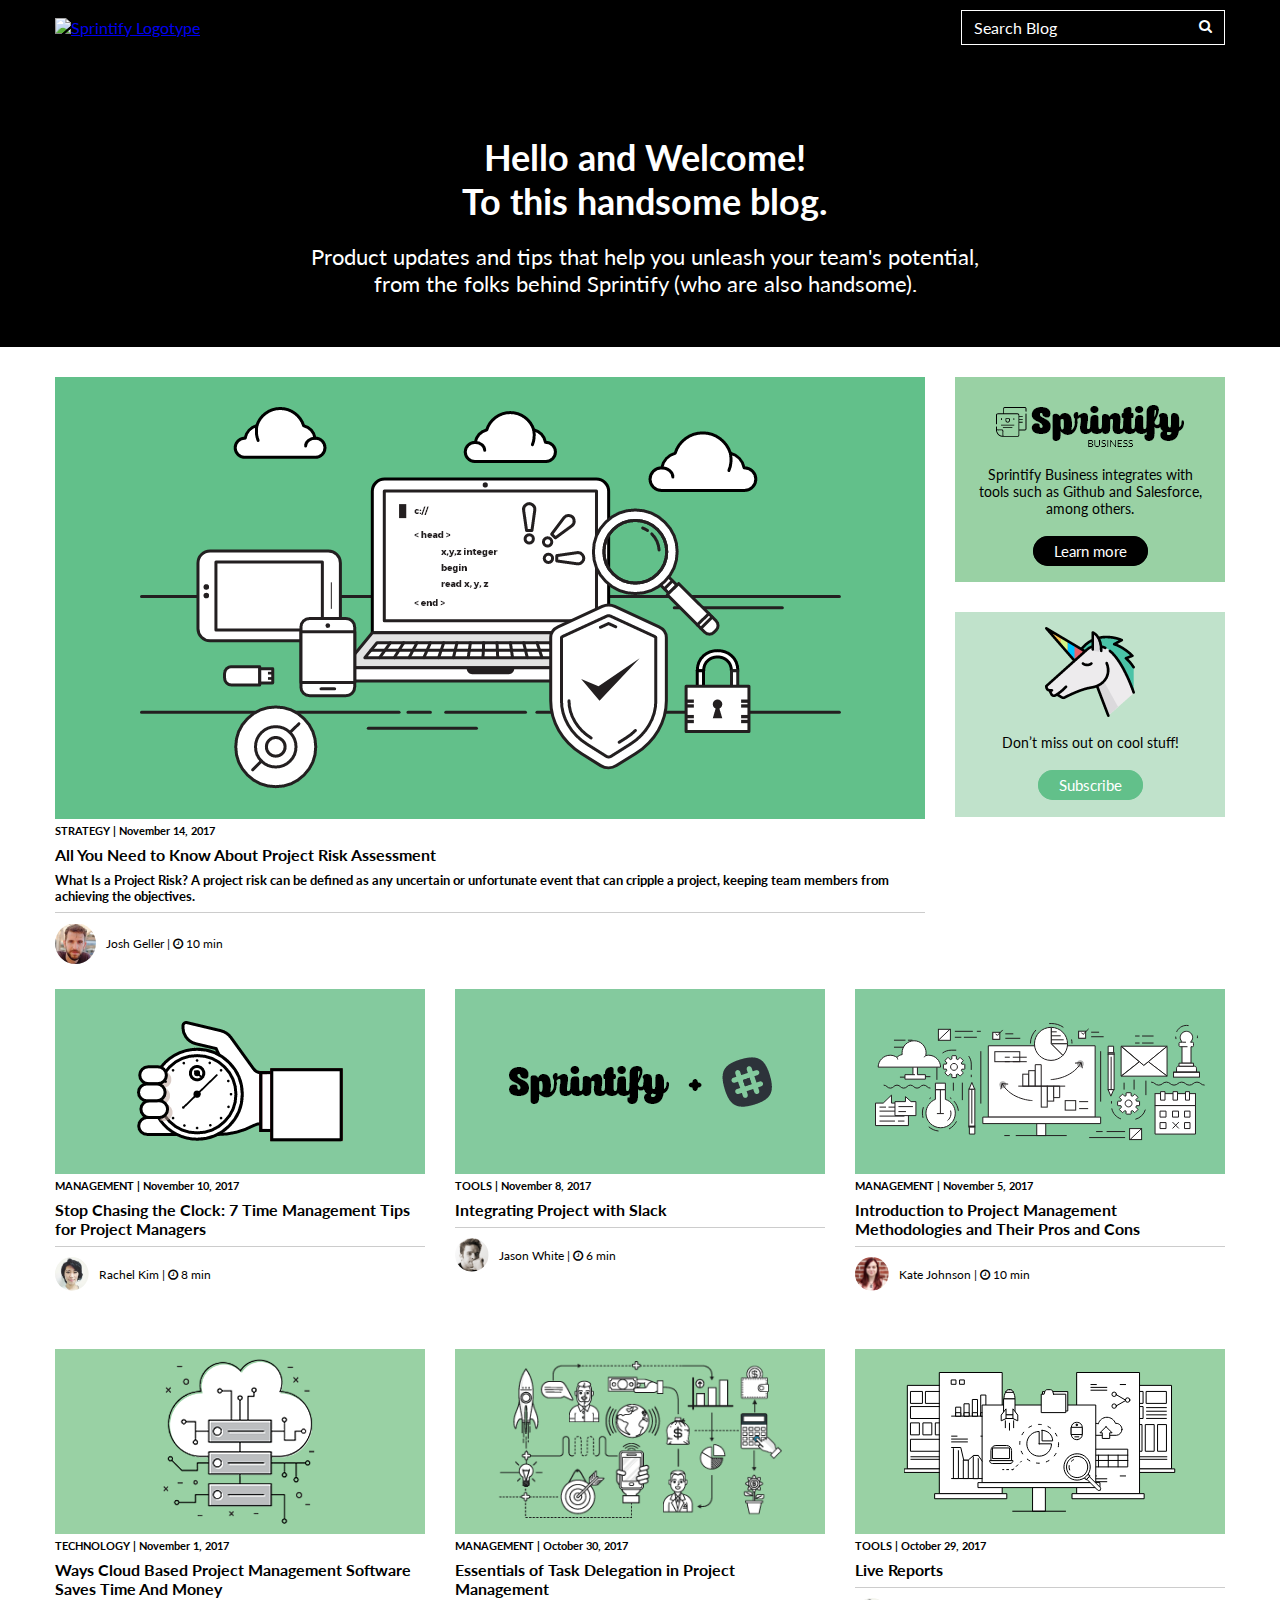
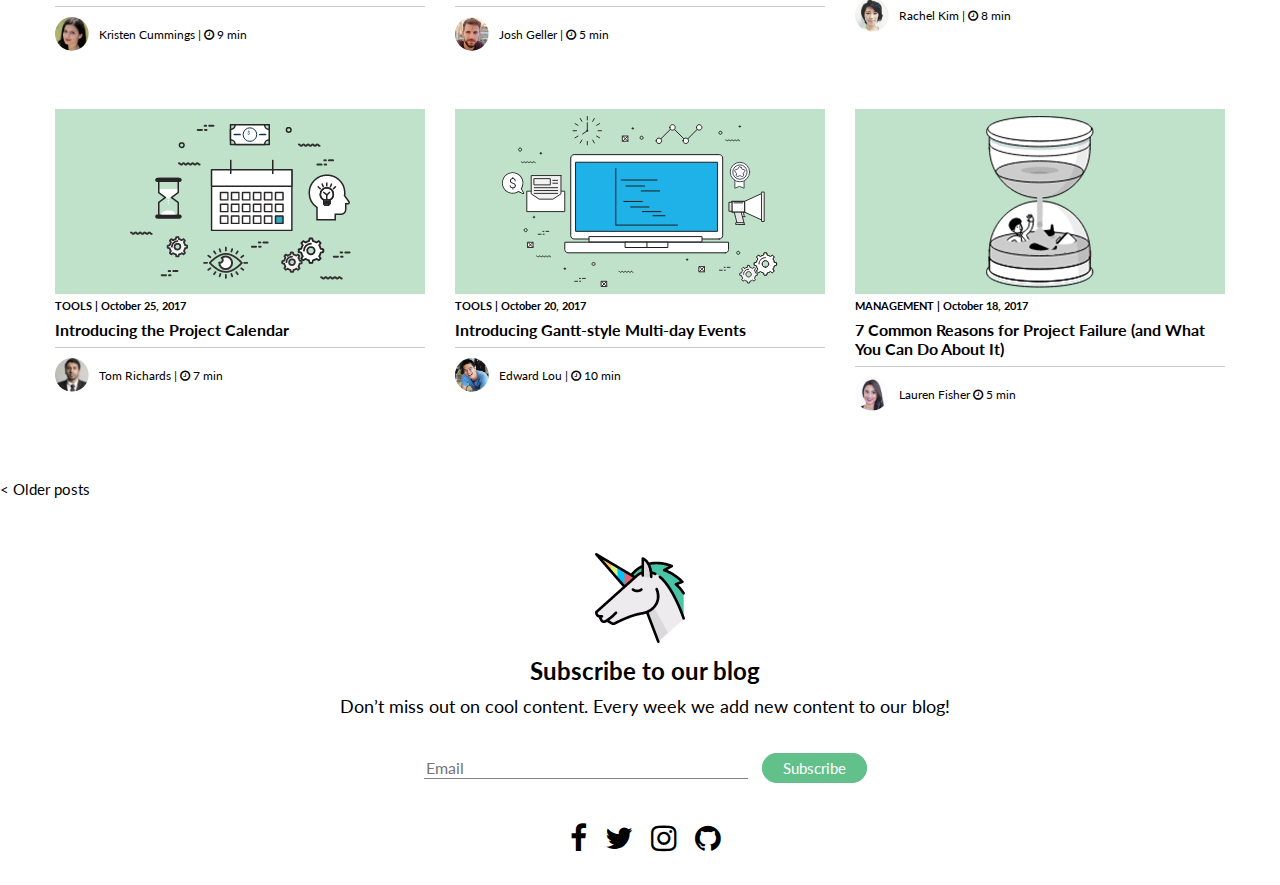
==== index.html @ aecc9d03 "First commit" ====
<!DOCTYPE html>
<html>
<head>
	<title>Sprintify - BLOG</title>
	<meta charset="utf-8"/>
	<meta name="viewport" content="width=device-width">
	<link rel="stylesheet" href="https://fonts.googleapis.com/css?family=Lato" type="text/css">
	<link rel="stylesheet" href="https://cdnjs.cloudflare.com/ajax/libs/font-awesome/4.7.0/css/font-awesome.min.css">
	<link rel="stylesheet" href="css/styles.css">
	<link rel="shortcut icon" href="favicon.ico" type="image/x-icon" />
</head>
<body>
	<header id="header" class="header menu-background">
		<div class="contenedor-menu">
			<figure class="logotipo">
				<a href="index.html"><img class="logoHome" src="images/logo.png" alt="Sprintify Logotype"/></a> 
			</figure>
			<div class="search-contenedor">
				<input type="text" value="Search Blog" id="search" name="search" class="search-input" />
				<button type="submit" class="search-button"><i class="fa fa-search"></i></button>
			</div>
		</div>
		<section id="portada" class="contenedor">
			<div class="imagen">
				<div class="cuadro">
					<p class="maintitle">Hello and Welcome! <br> To this handsome blog.</p>
					<p class="subTitle">Product updates and tips that help you unleash your team's potential, <br>from the folks behind Sprintify (who are also handsome).</p>
				</div>
			</div>
		</section>
	</header>
	<section class="articuloPrincipal">
		<a class="linkArticuloPrincipal" href="article.html">
			<article class="bookmarkPrincipal translateY">
				<div class="picContainerPrincipal">
					<img class="picturePrincipal" src="images/image1.png" alt="Risk Assessment"/>
				</div>
				<h6 class="subjectPrincipal">STRATEGY | November 14, 2017</h6>
				<h4 class="titlePrincipal">All You Need to Know About Project Risk Assessment</h4>
				<h5 class="subTitlePrincipal">What Is a Project Risk? A project risk can be defined as any uncertain or unfortunate event that can cripple a project, keeping team members from achieving the objectives.</h5>
				<hr class="linea">
				<div class="foot">
					<img class="avatarPrincipal" src="images/avatars/1_1x.png" alt="Josh Geller">
					<p class="author-date">Josh Geller | <i class="fa fa-clock-o"></i> 10 min</p>
				</div>
			</article>
		</a>
		<article class="callToAction">
			<div class="callToActionLearnMore">
				<img class="logoBlack" src="images/logoBlack.png" alt="">
				<p class="callToActionTxt">Sprintify Business integrates with tools such as Github and Salesforce, among others.</p>
				<a class="callToActionButton" href="#learnMore">Learn more</a>
			</div>
			<div class="callToActionSubscribe">
				<img class="sprintifyPet" src="images/sprintifyPet.png" alt="">
				<p class="callToActionTxt">Don’t miss out on cool stuff!</p>
				<a class="mainButton" href="#subscribe">Subscribe</a>
			</div>
		</article>	
	</section>
	<section class="articulos">
		<article class="bookmark translateY">
			<div class="picContainerFirstRow">
				<img class="picture" src="images/bookmarks/1.png" alt="Time Management Tips"/>
			</div>
			<h6 class="subject">MANAGEMENT | November 10, 2017</h6>
			<h4 class="title">Stop Chasing the Clock: 7 Time Management Tips for Project Managers</h4>
			<hr class="linea">
			<div class="foot">
				<img class="avatarPrincipal" src="images/avatars/2_1x.png" alt="Rachel Kim">
				<p class="author-date">Rachel Kim |  <i class="fa fa-clock-o"></i>  8 min</p>
			</div>
		</article>
		<article class="bookmark translateY">
			<div class="picContainerFirstRow">
				<img class="picture" src="images/bookmarks/2.png" alt="Integrating Slack"/>
			</div>
			<h6 class="subject">TOOLS | November 8, 2017</h6>
			<h4 class="title">Integrating Project with Slack</h4>
			<hr class="linea">
			<div class="foot">
				<img class="avatarPrincipal" src="images/avatars/3_1x.png" alt="Jason White">
				<p class="author-date">Jason White | <i class="fa fa-clock-o"></i> 6 min</p>
			</div>
		</article>
		<article class="bookmark translateY">
			<div class="picContainerFirstRow">
				<img class="picture" src="images/bookmarks/3.png" alt="Project Management Methodologies"/>
			</div>
			<h6 class="subject">MANAGEMENT | November 5, 2017</h6>
			<h4 class="title">Introduction to Project Management Methodologies and Their Pros and Cons</h4>
			<hr class="linea">
			<div class="foot">
				<img class="avatarPrincipal" src="images/avatars/4_1x.png" alt="Kate Johnson">
				<p class="author-date">Kate Johnson | <i class="fa fa-clock-o"></i> 10 min</p>
			</div>
		</article>
		<article class="bookmark translateY">
			<div class="picContainerSecondRow">
				<img class="picture" src="images/bookmarks/4.png" alt="Cloud Based Project Management Software"/>
			</div>
			
			<h6 class="subject">TECHNOLOGY | November 1, 2017</h6>
			<h4 class="title">Ways Cloud Based Project Management Software Saves Time And Money</h4>
			<hr class="linea">
			<div class="foot">
				<img class="avatarPrincipal" src="images/avatars/5_1x.png" alt="Kristen Cummings">
				<p class="author-date">Kristen Cummings | <i class="fa fa-clock-o"></i> 9 min</p>
			</div>
		</article>
		<article class="bookmark translateY">
			<div class="picContainerSecondRow">
				<img class="picture" src="images/bookmarks/5.png" alt="Essentials of Task Delegation"/>
			</div>
			<h6 class="subject">MANAGEMENT | October 30, 2017</h6>
			<h4 class="title">Essentials of Task Delegation in Project Management</h4>
			<hr class="linea">
			<div class="foot">
				<img class="avatarPrincipal" src="images/avatars/6_1x.png" alt="Josh Geller">
				<p class="author-date">Josh Geller | <i class="fa fa-clock-o"></i> 5 min</p>
			</div>
		</article>
		<article class="bookmark translateY">
			<div class="picContainerSecondRow">
				<img class="picture" src="images/bookmarks/6.png" alt="Live Reports"/>
			</div>
			<h6 class="subject">TOOLS | October 29, 2017</h6>
			<h4 class="title">Live Reports</h4>
			<hr class="linea">
			<div class="foot">
				<img class="avatarPrincipal" src="images/avatars/2_1x.png" alt="Rachel Kim">
				<p class="author-date">Rachel Kim | <i class="fa fa-clock-o"></i> 8 min</p>
			</div>
		</article>
		<article class="bookmark translateY">
			<div class="picContainerThirdRow">
				<img class="picture" src="images/bookmarks/7.png" alt="Project Calendar"/>
			</div>
			<h6 class="subject">TOOLS | October 25, 2017</h6>
			<h4 class="title">Introducing the Project Calendar</h4>
			<hr class="linea">
			<div class="foot">
				<img class="avatarPrincipal" src="images/avatars/8_1x.png" alt="Tom Richards">
				<p class="author-date">Tom Richards | <i class="fa fa-clock-o"></i> 7 min</p>
			</div>
		</article>
		<article class="bookmark translateY">
			<div class="picContainerThirdRow">
				<img class="picture" src="images/bookmarks/8.png" alt="Gantt-style Multi-day Events"/>
			</div>
			<h6 class="subject">TOOLS | October 20, 2017</h6>
			<h4 class="title">Introducing Gantt-style Multi-day Events</h4>
			<hr class="linea">
			<div class="foot">
				<img class="avatarPrincipal" src="images/avatars/9_1x.png" alt="Edward Lou">
				<p class="author-date">Edward Lou | <i class="fa fa-clock-o"></i> 10 min</p>
			</div>
		</article>
		<article class="bookmark translateY">
			<div class="picContainerThirdRow">
				<img class="picture" src="images/bookmarks/9.png" alt="Project Failure"/>
			</div>
			<h6 class="subject">MANAGEMENT | October 18, 2017</h6>
			<h4 class="title">7 Common Reasons for Project Failure (and What You Can Do About It)</h4>
			<hr class="linea">
			<div class="foot">
				<img class="avatarPrincipal" src="images/avatars/10_1x.png" alt="Lauren Fisher">
				<p class="author-date">Lauren Fisher  <i class="fa fa-clock-o"></i> 5 min</p>
			</div>
		</article>
		
	</section>
	<div class="paginador">
			<a class="button" href="#login">< Older posts</a>
		</div>
	<footer>
		<div class="callToActionFooter">
			<div class="callToActionFooterContenedor">
				<img class="sprintifyPetFooter" src="images/sprintifyPet.png" alt="">
				<p class="callToActionMaintitle">Subscribe to our blog</p>
				<p class="callToActionSubTitle">Don’t miss out on cool content. Every week we add new content to our blog!</p>
				<form class="formSubscribeToBlog" autocomplete="off">
        			<input type="email" id="email" name="email" required placeholder="Email" pattern="[a-z0-9._%+-]+@[a-z0-9.-]+\.[a-z]{2,63}$" title="Please provide only a Best Startup Ever corporate email address">
        			<a type="submit" class="mainButton" href="#subscribe">Subscribe</a>
        		</form>
			</div>
		</div>

		<div class="socialMediaContenedor">
			<a class="socialMediaIcon facebook" href="https://facebook.com" target="_blank" aria-label="facebook"><i class="fa fa-facebook"></i></a>
			<a class="socialMediaIcon" href="https://twitter.com" target="_blank" aria-label="twitter"><i class="fa fa-twitter"></i></a>
			<a class="socialMediaIcon" href="https://instagram.com" target="_blank" aria-label="instagram"><i class="fa fa-instagram"></i></a>
			<a class="socialMediaIcon" href="https://github.com" target="_blank" aria-label="github"><i class="fa fa-github"></i></a>
		</div>
	</footer>
</body>
</html>
---- css/styles.css ----
body {
	font-family: 'Lato', sans-serif; 
	margin: 0;
}



.menu-background {
	background-color: black;
	background-size: cover;
}

.header	{
	
}

.contenedor-menu {
	width: 1170px;
	position: relative;
	margin: auto;
	display: flex;
	flex-direction: row;
	flex-wrap: wrap;
	justify-content: space-between;
	align-items: center;
}

.logotipo {
	margin-left: 0px;
}

.logoHome:hover {
	cursor: pointer;
}

.search-contenedor {
	margin-top: 10px;
	margin-bottom: 10px;
	display: flex;
	justify-content: flex-end;
	height: 35px;
}

.search-input {
	border: 1px solid grey;
	border-radius: 0px;
	background-color: none;
	color: black;
	padding: 8px 12px;
}

.search-button {
	border-radius: 0px;
	border: 1px solid white;
	border-left-width: 0px;
	background: black;
	padding: 8px 12px;
	cursor: pointer;
	font-size: 14px;
	text-decoration: none;
	display: flex;
	height: 35px;
}

/*.search-button:hover {
    background: orange;
}*/

.fa,.fa-search {
	color: white;
}




.articuloPrincipal {
	width: 1170px;
	margin: 10px auto 10px auto;
	position: relative;
	display: flex;
	flex-direction: row;
	flex-wrap: wrap;
	justify-content: flex-start;
}

.linkArticuloPrincipal {
	text-decoration: none;
	color: black;
}

.bookmarkPrincipal {
	width: 870px;
	height: auto;
	margin-bottom: 10px;
	cursor: pointer;
}

.bookmarkPrincipal:hover {
	cursor: pointer;
	transform: translateY(-0.3em);
	box-shadow: 0 5px 15px rgba(0,0,0,0.3);
}

.translateY {
  transform: translateY(1);
  transition: transform 0.5s ease;
}

.picContainerPrincipal {
	background-color: #62C08A;
	background-position: center;
	width: auto;
	height: auto;
	padding-top: 30px;
	padding-bottom: 30px;
    text-align: center;
    display: flex;
    align-items: center;
    justify-content: center;
}

.picturePrincipal {
	width: auto;
}

.subjectPrincipal {
	margin-top: 5px;
	margin-bottom: 8px;
}

.titlePrincipal {
	margin-top: 5px;
	margin-bottom: 8px;
}

.subTitlePrincipal {
	margin-top: 5px;
	margin-bottom: 8px;
}




input[type="text"] {
	border: none;
	border-bottom: 1px solid grey;
    background-color: white;
	max-width: 320px;
    border-radius: 0;
    margin-right: 20px;
    width: 100%;
    font-family: 'Lato', sans-serif; 
    font-size: 16px;
    color: grey;
}

#search {
	background-color: black;
	border: 1px solid white;
	border-right: none;
	color: white;
	margin-right: 0px;
}


input[type="email"] {
	border: none;
	border-bottom: 1px solid grey;
    background-color: white;
	max-width: 320px;
    border-radius: 0;
    margin: 10px;
    width: 100%;
    font-family: 'Lato', sans-serif; 
    font-size: 16px;
    color: grey;
}

input[type="email"]:focus {
	outline: none;
}
       

label {
	opacity: 0.3;
	font-weight: bold;
	position: absolute;
	top: 22px;
	left: 20px;
}






.bookmark {
	width: 370px;
	height: 350px;
	margin-bottom: 10px;
	cursor: pointer;
}

.bookmark:hover {
	cursor: pointer;
	transform: translateY(-0.3em);
	box-shadow: 0 5px 15px rgba(0,0,0,0.3);
}

.contenedor{;
	width: auto;
	margin: 30px auto 30px auto;
	position: relative;
}

.contenedorMainArticle{;
	width: auto;
	margin: 5px auto 20px auto;
	position: relative;
}

.portadaMainArticle {
	background-color: #62C08A;
	background-position: center;
	width: auto;
	height: auto;
	padding-top: 30px;
	padding-bottom: 30px;
    flex-direction: column;
    text-align: center;
}



.picContainerFirstRow {
	background-color: #84CA9E;
	background-position: center;
	width: 370px;
	height: 185px;
    text-align: center;
    display: flex;
    align-items: center;
    justify-content: center;
}

.picContainerSecondRow {
	background-color: #99D1A4;
	background-position: center;
	width: 370px;
	height: 185px;
    text-align: center;
    display: flex;
    align-items: center;
    justify-content: center;
}

.picContainerThirdRow {
	background-color: #C0E2CB;
	background-position: center;
	width: 370px;
	height: 185px;
    flex-direction: column;
    text-align: center;
    display: flex;
    align-items: center;
    justify-content: center;
}

.imgContenedorMainArticle {
	background-color: white;	
	background-position: center;
	width: auto;
	height: auto;
	padding-top: 30px;
	padding-bottom: 30px;
	display: flex;
    flex-direction: column;
    text-align: center;
    align-items: center;
}

.imgMainArticle {
	width: auto;
}

.contenedor-nav {
	/*border: 1px solid red;*/
	display: flex;
	flex-direction: row;c
	flex-wrap: wrap;
	align-items: center;
}



.cuadro {
	width: auto;
	height: auto;
	padding-top: 40px;
	padding-bottom: 40px;
	display: flex;
	flex-direction: column;
	text-align: center;
	/*border: 1px solid red;*/
}

.imagen {
	background-color: black;
	background-position: center;
	width: auto;
	height: auto;

}

.button:hover {
    background: white;
	color: #62C08A;
}

.button {
	border: none;
	background: white;
	color: black;
	padding: 5px 10px;
	margin-left: 10px;
	cursor: pointer;
	font-size: 15px;
	text-decoration: none;
	right: 0;
}

.buttonReturn:hover {
    background: white;
	color: blue;
}

.buttonReturn {
	border: none;
	background: white;
	color: black;
	padding: 5px 10px;
	margin-left: 10px;
	cursor: pointer;
	font-size: 15px;
	text-decoration: none;
	right: 0;
}

.mainArticle {
	width: 1170px;
	margin: 10px auto 10px auto;
	position: relative;
	display: flex;
	flex-direction: column;
	align-items: center;
}

.contenedorTextoMainArticle {
	width: 1170px;
	margin: 10px auto 10px auto;
	position: relative;
}

.mainArticleP {
	font-size: 14px;
}

.mainArticleList {
	font-size: 14px;
}



.articulos {
	width: 1170px;
	margin: 10px auto 10px auto;
	position: relative;
	display: flex;
	flex-direction: row;
	flex-wrap: wrap;
	justify-content: space-between;
}

.author-date {
	font-size: 12px;
	margin-left: 10px;
	margin-top: 5px;
	margin-bottom: 5px;
}

.avatarPrincipal {
	margin-top: 5px;
	margin-bottom: 5px;
}


.callToAction {
	width: 270px;
	height: auto;
	margin-left: 30px;
}

.callToActionLearnMore {
	width: 270px;
	height: 205px;
	background-color: #99D1A4;
    flex-direction: column;
    text-align: center;
}

.callToActionTxt {
	color:black;
	font-size: 14px;
	padding: 0px 20px 10px 20px;
}

.callToActionButton {
	border-radius: 15px;
	border: 1px solid black;
	background: black;
	color: white;
	padding: 5px 20px;
	cursor: pointer;
	font-size: 15px;
	text-decoration: none;
	right: 0;
}

.mainButton {
	border-radius: 15px;
	border: 1px solid #62C08A;
	background: #62C08A;
	color: white;
	padding: 5px 20px;
	cursor: pointer;
	font-size: 15px;
	text-decoration: none;
	right: 0;
}

.callToActionButton:hover {
	border-radius: 15px;
	border: 1px solid black;
	background: none;
	color: black;
	padding: 5px 20px;
	cursor: pointer;
	font-size: 15px;
	text-decoration: none;
	right: 0;
}

.mainButton:hover {
	border-radius: 15px;
	border: 1px solid #62C08A;
	background: none;
	color: #62C08A;
	padding: 5px 20px;
	cursor: pointer;
	font-size: 15px;
	text-decoration: none;
	right: 0;
}

.callToActionButtonForm {
	border-radius: 15px;
	border: none;
	background: #4AC3A7;
	color: white;
	padding: 5px 20px;
	margin-left: 20px;
	cursor: pointer;
	font-size: 15px;
	text-decoration: none;
	right: 0;
}

.callToActionButtoForm:hover {
	border-radius: 15px;
	border: none;
	background: orange;
	color: white;
	padding: 5px 20px;
	cursor: pointer;
	font-size: 15px;
	text-decoration: none;
	right: 0;
}

.callToActionSubscribe {
	width: 270px;
	height: 205px;
	background-color: #C0E2CB;
	margin-top: 30px;
	flex-direction: column;
    text-align: center;
}

.callToActionFooter {
	width: auto;
	height: auto;
	padding: 0px;
	/*border: 1px solid red;*/
}

.callToActionFooterContenedor {
	background-color: white;
	width: auto;
	height: auto;
	flex-direction: column;
	text-align: center;
	align-items: center;
	justify-content: center;
	padding: 0px;
	margin: 0px;
}

.callToActionMaintitle {
	color:black;
	font-size: 24px;
	font-weight: bold;
	margin-left: 10px;
	margin-top: 10px;
	margin-bottom: 10px;
}

.callToActionSubTitle {
	color:black;
	font-size: 18px;
	margin-left: 10px;
	margin-top: 10px;
	margin-bottom: 30px;
}



.fa-clock-o {
	color: black;
}	

.fa-facebook, .fa-twitter, .fa-instagram, .fa-github, .fa-linkedin {
	color: black;
}

.fa-facebook:hover {
	color: #62C08A;
}

.fa-twitter:hover {
	color: #62C08A;
}

.fa-instagram:hover {
	color: #62C08A;
}

.fa-github:hover {
	color: #62C08A;
}

.fa-linkedin:hover {
	color: #62C08A;
}

.foot {
	margin-top: 2px;
	display: flex;
	flex-direction: row;
	flex-wrap: wrap;
	justify-content: flex-start;
	align-items: center;
}

.footMainArticle {
	margin-top: 2px;
	display: flex;
	flex-direction: row;
	flex-wrap: wrap;
	justify-content: space-between;
	align-items: center;
}

.socialMediaContenedorMainArticle {
	font-size: 30px;
	align-items: center;
	margin-top: 30px;
	flex-direction: row;
	text-align: center;
}

footer {
	margin-top: 30px;
	margin-bottom: 30px;
	width: auto;
	height: auto;
}





.logoBlack {
	width: auto;
	height: auto;
	padding-top: 20px;
}

.linea {
	margin-top: 5px;
	margin-bottom: 5px;
	border: 0;
    height: 0;
    border-top: 1px solid rgba(0, 0, 0, 0.2);
}



.maintitle {
	color:white;
	font-size: 36px;
	font-weight: bold;
	margin-left: 10px;
	margin-top: 10px;
	margin-bottom: 10px;
}

.maintitlelinea {
	margin: 5px 8px 5px 8px;
	border: 0;
    height: 0;
    border-top: 1px solid rgba(0, 0, 0, 0.2);
    /*border-bottom: 1px solid rgba(255, 255, 255, 0.8);*/
}

.maintitlefoot {
	margin-top: 2px 10px 2px 10px;
	/*border: 1px solid red;*/
	display: flex;
	justify-content: space-between;
}

.maintitle-author-date {
	margin: 10px 5px 10px 5px;
}

.menu {
	font-size: 15px;
	display: inline-block;
	/*position: absolute;*/
	/*padding-top: 17px;*/
}

.menu a {
	color: white;
	text-decoration: none;
}

.menu li {
	display: inline-block;
	margin-left: 10px;
}

.menu li:not(:last-child):after{
	content: '|';
	font-size: 15px;
	line-height: 15px;
	margin-left: 10px;
	color: white; /*Si no le pusiera nada, heredaría el color del a*/
}

.menu li a:hover {
    color: orange;
}



.paginador .button {
	width: 1170px;
	margin: 0px;
	padding: 0px;
	position: relative;
}



.paginador .buttonReturn {
	width: 1170px;
	margin-top: 10px;
	margin-bottom: 10px;
	padding: 0px;
	display: flex;
	flex-direction: row;
	justify-content: flex-start;
	font-size: 15px;
}

.paginador .buttonReturn:hover {
	color: #62C08A;
}

.comments {
	width: auto;
	height: auto;
	display: flex;
	flex-direction: column;
	justify-content: center;
	align-items: center;
}

.commentsContenedor {
	width: 800px;
	height: auto;
	display: flex;
	flex-direction: column;
	justify-content: flex-start;
}

.commentsTitle {
	font-size: 24px;
	font-weight: bold;
	margin-bottom: 20px;
}

textarea {
	width: 780px;
	height: auto;
	border: 1px solid grey;
	background-color: white;
	margin-bottom: 20px;
	font-family: 'Lato', sans-serif; 
	padding: 10px;
}

.commentsForm {
	flex-direction: column;
	align-items: center;
}

.emailAndSubmit {
	width: 800;
	height: auto;
	display: flex;
	align-items: center;
	flex-direction: row;
	justify-content: space-between;
}

.socialMediaContenedor {
	margin-top: 30px;
	flex-direction: row;
	align-items: center;
	text-align: center;
	font-size: 30px;
}

.socialMediaIcon{
	margin-left: 10px;
}	

.sprintifyPet {
	width: 90px;	
	height: 90px;
	padding-top: 15px;
}

.sprintifyPetFooter {
	width: 90px;
	height: 90px;
	padding-top: 25px;
}

.subTitle {
	color:white;
	font-size: 22px;
	margin-left: 10px;
	margin-top: 10px;
	margin-bottom: 10px;
}



.picture {
	width: auto;
}

.portada {
	color: white;
	/*border: 1px solid blue;*/
}





.subject {
	margin-top: 5px;
	margin-bottom: 8px;
}

.titulo {
	color: white;
	font-size: 50px;
	margin-top: 10px;
	margin-left: 10px;
	position: absolute;
	top: 320px;
}



.title {
	margin-top: 5px;
	margin-bottom: 8px;
}



@media screen and (max-width: 800px) {

	.logotipo {
		margin-left: 20px;
	}

	.contenedor-menu {
		width: auto;
		margin-left: 10px;
		margin-right: 10px;
		display: flex;
		flex-direction: row;
		align-items: center;
	}

	.search-contenedor {
		margin: 10px 20px 10px 20px;
		display: flex;
		justify-content: flex-end;
		height: 35px;
	}

	.articuloPrincipal {
		width: auto;
		display: flex;
		align-items: center;
		justify-content: center;
	}

	.bookmarkPrincipal {
		width: auto;
		height: auto;
		padding: 10px;
		margin-bottom: 10px;
		cursor: pointer;
	}

	.callToAction {
		width: auto;
		height: auto;
		margin-left: 10px;
		margin-right: 10px;
		margin-bottom: 30px;
		display: flex;
		flex-direction: row;
		justify-content: center;
		align-items: center;
	}

	.callToActionSubscribe {
		margin-top: 0px;
		margin-left: 30px;
	}

	.articulos {
		width: auto;
		margin: 10px;
		position: relative;
		display: flex;
		flex-direction: row;
		flex-wrap: wrap;
		justify-content: space-between;
		align-items: center;
	}

	.articulos:last-child {
		justify-content: center;
	}

	.comments {
		width: auto;
		height: auto;
		padding: 30px;
    	margin-bottom: 30px;
		display: flex;
		flex-direction: column;
		justify-content: center;
		align-items: center;
	}

	.commentsContenedor {
		width: auto;
		height: auto;
		padding: 30px;
    	margin-bottom: 30px;
		display: flex;
		flex-direction: column;
		justify-content: flex-start;
	}


	.mainArticle {
		width: auto;
		margin: 10px 20px 10px 20px;
		position: relative;
		display: flex;
		flex-direction: column;
		align-items: center;
	}

	.contenedorTextoMainArticle {
		width: auto;
		margin: 10px 20px 10px 20px;
		position: relative;
	}

	.imgMainArticle {
		width: 300px;
	}

	

	textarea {
		width: 680px;
		height: auto;
		border: 1px solid grey;
		background-color: white;
		margin-bottom: 20px;
		font-family: 'Lato', sans-serif; 
		padding: 10px;
	}

	.paginador .button {
		width: 800px;
		display: flex;
		align-items: center;
		justify-content: center;
	}

	}

@media screen and (max-width: 760px) {

	.logotipo {
	margin-left: 20px;
	}

	.articuloPrincipal {
		width: auto;
		display: flex;
		align-items: center;
		justify-content: center;
	}

	.bookmarkPrincipal {
		width: auto;
		height: auto;
		padding: 10px;
		margin-bottom: 10px;
		cursor: pointer;
	}

	.callToAction {
		width: auto;
		height: auto;
		margin-left: 10px;
		margin-right: 10px;
		margin-bottom: 30px;
		display: flex;
		flex-direction: row;
		justify-content: center;
		align-items: center;
	}

	.callToActionSubscribe {
		margin-top: 0px;
		margin-left: 30px;
	}

	.articulos {
		width: auto;
		margin: 10px;
		position: relative;
		display: flex;
		flex-direction: column;
		justify-content: center;
		align-items: center;
	}

	.mainArticle {
		width: auto;
		margin: 10px 20px 10px 20px;
		position: relative;
		display: flex;
		flex-direction: column;
		align-items: center;
	}

	.contenedorTextoMainArticle {
		width: auto;
		margin: 10px 20px 10px 20px;
		position: relative;
	}

	.comments {
		width: auto;
		height: auto;
		padding: 30px;
    	margin-bottom: 30px;
		display: flex;
		flex-direction: column;
		justify-content: center;
		align-items: center;
	}

	.commentsContenedor {
		width: auto;
		height: auto;
		padding: 30px;
    	margin-bottom: 30px;
		display: flex;
		flex-direction: column;
		justify-content: flex-start;
	}

	textarea {
		width: 680px;
		height: auto;
		border: 1px solid grey;
		background-color: white;
		margin-bottom: 20px;
		font-family: 'Lato', sans-serif; 
		padding: 10px;
	}
	
	.paginador .button {
		width: 700px;
		display: flex;
		align-items: center;
		justify-content: center;
	}

	}

@media screen and (max-width: 670px) {

	.logotipo {
	margin-left: 20px;
	}

	textarea {
		width: 380px;
		height: auto;
		border: 1px solid grey;
		background-color: white;
		margin-bottom: 20px;
		margin-right: 10px;
		font-family: 'Lato', sans-serif; 
		padding: 10px;
	}	

	input#emailForm {
		margin-left: 0px;
		margin-top: 15px;
		margin-bottom: 20px;
	}

	input#email {
		margin-left: 0px;
		margin-top: 15px;
		margin-bottom: 20px;
	}

	.mainArticle {
		width: auto;
		margin: 10px 20px 10px 20px;
		position: relative;
		display: flex;
		flex-direction: column;
		align-items: center;
	}

	.contenedorTextoMainArticle {
		width: 400px;
		margin: 10px 20px 10px 20px;
		position: relative;
	}

	.comments {
		width: 400;
		height: auto;
		padding: 30px;
		margin-left: 30px;
		margin-right: 30px;
    	margin-bottom: 30px;
		display: flex;
		flex-direction: column;
		justify-content: center;
		align-items: center;
	}

	.commentsContenedor {
		width: 400px;
		height: auto;
		padding: 30px;
    	margin-bottom: 30px;
		display: flex;
		flex-direction: column;
		justify-content: flex-start;
	}

	.articuloPrincipal {
		width: auto;
	}

	.articulos {
		flex-direction: column;
		justify-content: center;
		align-items: center;
	}



	.bookmarkPrincipal {
		width: 400px;
	}

	.callToAction {
		width: 270px;
		height: auto;
		margin-left: auto;
		margin-right: auto;
		margin-bottom: 30px;
		flex-direction: column;
	    align-items: center;
	    text-align: center;
	}

	.callToActionLearnMore {
		width: 270px;
		height: 205px;
		background-color: #99D1A4;
	    flex-direction: column;
	    align-items: center;
	    text-align: center;
	}

	.callToActionSubscribe {
		margin-top: 30px;
		margin-left: 0px;
	}

	.contenedor-menu {
		width: auto;
		margin-left: 10px;
		margin-right: 10px;
		display: flex;
		flex-direction: column;
		align-items: center;
	}

	.picturePrincipal {
		width: 500px;
	}

	.subTitlePrincipal {
		width: 400px;
		margin-top: 5px;
		margin-bottom: 8px;
		padding: 0px 10px 0px 10px;
	}

	.subjectPrincipal {
		width: 400px;
		margin-top: 5px;
		margin-bottom: 8px;
		padding: 0px 10px 0px 10px;
	}

	.titlePrincipal {
		width: 400px;
		margin-top: 5px;
		margin-bottom: 8px;
		padding: 0px 10px 0px 10px;
	}

	.mainArticleP {
		font-size: 14px;
		padding: 0px 10px 0px 10px;
	}

	.mainArticleList {
		font-size: 14px;
		padding-right: 20px;
	}

	.footMainArticle {
		margin-top: 2px;
		padding: 0px 10px 0px 10px;
		display: flex;
		flex-direction: row;
		flex-wrap: wrap;
		justify-content: space-between;
		align-items: center;
	}

	.foot{
		margin-top: 2px;
		padding: 0px 10px 0px 10px;
	}

	.socialMediaIcon.facebook {
		margin-left: 0px;
	}


	.paginador .buttonReturn {
		width: 400px;
		margin-top: 10px;
		margin-bottom: 10px;
		padding: 0px;
		display: flex;
		flex-direction: row;
		justify-content: flex-start;
		font-size: 15px;
	}

	.callToActionMaintitle {
		width: auto;
		color:black;
		font-size: 24px;
		font-weight: bold;
		margin-left: 10px;
		margin-top: 10px;
		margin-bottom: 10px;
	}

	.callToActionSubTitle {
		width: auto;
		color:black;
		font-size: 18px;
		margin-left: 10px;
		margin-top: 10px;
		margin-bottom: 30px;
	}

	.formSubscribeToBlog{
		display: flex;
		flex-direction: column;
		justify-content: center;
		align-items: center;
	}

}

@media screen and (max-width: 500px) {

	.logotipo {
	margin-left: 20px;
	}

	textarea {
		width: 380px;
		height: auto;
		border: 1px solid grey;
		background-color: white;
		margin-bottom: 20px;
		margin-right: 10px;
		font-family: 'Lato', sans-serif; 
		padding: 10px;
	}	

	input#emailForm {
		margin-left: 0px;
		margin-top: 15px;
		margin-bottom: 20px;
	}

	input#email {
		margin-left: 0px;
		margin-top: 15px;
		margin-bottom: 20px;
	}

	.mainArticle {
		width: auto;
		margin: 10px 20px 10px 20px;
		position: relative;
		display: flex;
		flex-direction: column;
		align-items: center;
	}

	.contenedorTextoMainArticle {
		width: 400px;
		margin: 10px 20px 10px 20px;
		position: relative;
	}

	.comments {
		width: 400;
		height: auto;
		padding: 30px;
		margin-left: 30px;
		margin-right: 30px;
    	margin-bottom: 30px;
		display: flex;
		flex-direction: column;
		justify-content: center;
		align-items: center;
	}

	.commentsContenedor {
		width: 400px;
		height: auto;
		padding: 30px;
    	margin-bottom: 30px;
		display: flex;
		flex-direction: column;
		justify-content: flex-start;
	}

	.articuloPrincipal {
		width: auto;
	}

	.articulos {
		flex-direction: column;
		justify-content: center;
		align-items: center;
	}



	.bookmarkPrincipal {
		width: 400px;
	}

	.callToAction {
		width: 270px;
		height: auto;
		margin-left: auto;
		margin-right: auto;
		margin-bottom: 30px;
		flex-direction: column;
	    align-items: center;
	    text-align: center;
	}

	.callToActionLearnMore {
		width: 270px;
		height: 205px;
		background-color: #99D1A4;
	    flex-direction: column;
	    align-items: center;
	    text-align: center;
	}

	.callToActionSubscribe {
		margin-top: 30px;
		margin-left: 0px;
	}

	.contenedor-menu {
		width: auto;
		margin-left: 10px;
		margin-right: 10px;
		display: flex;
		flex-direction: column;
		align-items: center;
	}

	.picturePrincipal {
		width: 500px;
	}

	.subTitlePrincipal {
		width: 400px;
		margin-top: 5px;
		margin-bottom: 8px;
		padding: 0px 10px 0px 10px;
	}

	.subjectPrincipal {
		width: 400px;
		margin-top: 5px;
		margin-bottom: 8px;
		padding: 0px 10px 0px 10px;
	}

	.titlePrincipal {
		width: 400px;
		margin-top: 5px;
		margin-bottom: 8px;
		padding: 0px 10px 0px 10px;
	}

	.mainArticleP {
		font-size: 14px;
		padding: 0px 10px 0px 10px;
	}

	.mainArticleList {
		font-size: 14px;
		padding-right: 20px;
	}

	.footMainArticle {
		margin-top: 2px;
		padding: 0px 10px 0px 10px;
		display: flex;
		flex-direction: row;
		flex-wrap: wrap;
		justify-content: space-between;
		align-items: center;
	}

	.foot{
		margin-top: 2px;
		padding: 0px 10px 0px 10px;
	}

	.socialMediaIcon.facebook {
		margin-left: 0px;
	}


	.paginador .buttonReturn {
		width: 400px;
		margin-top: 10px;
		margin-bottom: 10px;
		padding: 0px;
		display: flex;
		flex-direction: row;
		justify-content: flex-start;
		font-size: 15px;
	}

	.callToActionMaintitle {
		width: auto;
		color:black;
		font-size: 24px;
		font-weight: bold;
		margin-left: 10px;
		margin-top: 10px;
		margin-bottom: 10px;
	}

	.callToActionSubTitle {
		width: auto;
		color:black;
		font-size: 18px;
		margin-left: 10px;
		margin-top: 10px;
		margin-bottom: 30px;
	}

	.formSubscribeToBlog{
		display: flex;
		flex-direction: column;
		justify-content: center;
		align-items: center;
	}

}

@media screen and (max-width: 400px) {

	.logotipo {
	margin-left: 20px;
	}

	textarea {
		width: 280px;
		height: auto;
		border: 1px solid grey;
		background-color: white;
		margin-bottom: 20px;
		margin-right: 10px;
		font-family: 'Lato', sans-serif; 
		padding: 10px;
	}	

	input#emailForm {
		margin-left: 0px;
		margin-top: 15px;
		margin-bottom: 20px;
	}

	input#email {
		margin-left: 0px;
		margin-top: 15px;
		margin-bottom: 20px;
	}

	.mainArticle {
		width: auto;
		margin: 10px 20px 10px 20px;
		position: relative;
		display: flex;
		flex-direction: column;
		align-items: center;
	}

	.contenedorTextoMainArticle {
		width: 300px;
		margin: 10px 20px 10px 20px;
		position: relative;
	}

	.comments {
		width: 300;
		height: auto;
		padding: 30px;
		margin-left: 30px;
		margin-right: 30px;
    	margin-bottom: 30px;
		display: flex;
		flex-direction: column;
		justify-content: center;
		align-items: center;
	}

	.commentsContenedor {
		width: 300px;
		height: auto;
		padding: 30px;
    	margin-bottom: 30px;
		display: flex;
		flex-direction: column;
		justify-content: flex-start;
	}

	.articuloPrincipal {
		width: auto;
	}

	.articulos {
		flex-direction: column;
		justify-content: center;
		align-items: center;
	}



	.bookmarkPrincipal {
		width: 300px;
	}

	.callToAction {
		width: 270px;
		height: auto;
		margin-left: auto;
		margin-right: auto;
		margin-bottom: 30px;
		flex-direction: column;
	    align-items: center;
	    text-align: center;
	}

	.callToActionLearnMore {
		width: 270px;
		height: 205px;
		background-color: #99D1A4;
	    flex-direction: column;
	    align-items: center;
	    text-align: center;
	}

	.callToActionSubscribe {
		margin-top: 30px;
		margin-left: 0px;
	}

	.contenedor-menu {
		width: auto;
		margin-left: 10px;
		margin-right: 10px;
		display: flex;
		flex-direction: column;
		align-items: center;
	}

	.picturePrincipal {
		width: 300px;
	}

	.subTitlePrincipal {
		width: 300px;
		margin-top: 5px;
		margin-bottom: 8px;
		padding: 0px 10px 0px 10px;
	}

	.subjectPrincipal {
		width: 300px;
		margin-top: 5px;
		margin-bottom: 8px;
		padding: 0px 10px 0px 10px;
	}

	.titlePrincipal {
		width: 300px;
		margin-top: 5px;
		margin-bottom: 8px;
		padding: 0px 10px 0px 10px;
	}

	.mainArticleP {
		font-size: 14px;
		padding: 0px 10px 0px 10px;
	}

	.mainArticleList {
		font-size: 14px;
		padding-right: 20px;
	}

	.footMainArticle {
		margin-top: 2px;
		padding: 0px 10px 0px 10px;
		display: flex;
		flex-direction: column;
		flex-wrap: wrap;
		justify-content: center;
		align-items: center;
	}

	.foot{
		margin-top: 2px;
		padding: 0px 10px 0px 10px;
	}

	.socialMediaIcon.facebook {
		margin-left: 0px;
	}


	.paginador .buttonReturn {
		width: 300px;
		margin-top: 30px;
		margin-bottom: 10px;
		padding: 0px;
		display: flex;
		flex-direction: row;
		justify-content: center;
		align-items: center;
		font-size: 15px;
	}

	.callToActionMaintitle {
		width: auto;
		color:black;
		font-size: 24px;
		font-weight: bold;
		margin-left: 10px;
		margin-top: 10px;
		margin-bottom: 10px;
	}

	.callToActionSubTitle {
		width: auto;
		color:black;
		font-size: 18px;
		margin-left: 10px;
		margin-top: 10px;
		margin-bottom: 30px;
	}

	.formSubscribeToBlog{
		display: flex;
		flex-direction: column;
		justify-content: center;
		align-items: center;
	}

}


@media screen and (max-width: 360px) {

	.logotipo {
	margin-left: 20px;
	}

	textarea {
		width: 260px;
		height: auto;
		border: 1px solid grey;
		background-color: white;
		margin-bottom: 20px;
		margin-right: 10px;
		font-family: 'Lato', sans-serif; 
		padding: 10px;
	}	

	input#emailForm {
		margin-left: 0px;
		margin-top: 15px;
		margin-bottom: 20px;
	}

	input#email {
		margin-left: 0px;
		margin-top: 15px;
		margin-bottom: 20px;
	}

	.mainArticle {
		width: auto;
		margin: 10px 20px 10px 20px;
		position: relative;
		display: flex;
		flex-direction: column;
		align-items: center;
	}

	.contenedorTextoMainArticle {
		width: 300px;
		margin: 10px 20px 10px 20px;
		position: relative;
	}

	.comments {
		width: 300;
		height: auto;
		padding: 30px;
		margin-left: 30px;
		margin-right: 30px;
    	margin-bottom: 30px;
		display: flex;
		flex-direction: column;
		justify-content: center;
		align-items: center;
	}

	.commentsContenedor {
		width: 280px;
		height: auto;
		padding: 30px;
    	margin-bottom: 30px;
		display: flex;
		flex-direction: column;
		justify-content: flex-start;
	}

	.picContainerFirstRow {
		width: 260px;
		height: 185px;
	    text-align: center;
	    display: flex;
	    align-items: center;
	    justify-content: center;
}

	.picContainerSecondRow {
		width: 260px;
		height: 185px;
	    text-align: center;
	    display: flex;
	    align-items: center;
	    justify-content: center;
}

	.picContainerThirdRow {
		width: 260px;
		height: 185px;
	    text-align: center;
	    display: flex;
	    align-items: center;
	    justify-content: center;
}

	.articuloPrincipal {
		width: auto;
	}

	.articulos {
		flex-direction: column;
		justify-content: center;
		align-items: center;
	}

	.bookmark {
		width: 260px;
		height: 350px;
		margin-bottom: 10px;
		padding: 10px;
		cursor: pointer;
	}

	.bookmarkPrincipal {
		width: 300px;
	}

	.callToAction {
		width: 270px;
		height: auto;
		margin-left: auto;
		margin-right: auto;
		margin-bottom: 30px;
		flex-direction: column;
	    align-items: center;
	    text-align: center;
	}

	.callToActionLearnMore {
		width: 270px;
		height: 205px;
		background-color: #99D1A4;
	    flex-direction: column;
	    align-items: center;
	    text-align: center;
	}

	.callToActionSubscribe {
		margin-top: 30px;
		margin-left: 0px;
	}

	.contenedor-menu {
		width: auto;
		margin-left: 10px;
		margin-right: 10px;
		display: flex;
		flex-direction: column;
		align-items: center;
	}

	.picturePrincipal {
		width: 300px;
	}

	.subTitlePrincipal {
		width: 300px;
		margin-top: 5px;
		margin-bottom: 8px;
		padding: 0px 10px 0px 10px;
	}

	.subjectPrincipal {
		width: 300px;
		margin-top: 5px;
		margin-bottom: 8px;
		padding: 0px 10px 0px 10px;
	}

	.titlePrincipal {
		width: 300px;
		margin-top: 5px;
		margin-bottom: 8px;
		padding: 0px 10px 0px 10px;
	}

	.mainArticleP {
		font-size: 14px;
		padding: 0px 10px 0px 10px;
	}

	.mainArticleList {
		font-size: 14px;
		padding-right: 20px;
	}

	.footMainArticle {
		margin-top: 2px;
		padding: 0px 10px 0px 10px;
		display: flex;
		flex-direction: column;
		flex-wrap: wrap;
		justify-content: center;
		align-items: center;
	}

	.foot{
		margin-top: 2px;
		padding: 0px 10px 0px 10px;
	}

	.socialMediaIcon.facebook {
		margin-left: 0px;
	}


	.paginador .buttonReturn {
		width: 300px;
		margin-top: 30px;
		margin-bottom: 10px;
		padding: 0px;
		display: flex;
		flex-direction: row;
		justify-content: center;
		align-items: center;
		font-size: 15px;
	}

	.callToActionMaintitle {
		width: auto;
		color:black;
		font-size: 24px;
		font-weight: bold;
		margin-left: 10px;
		margin-top: 10px;
		margin-bottom: 10px;
	}

	.callToActionSubTitle {
		width: auto;
		color:black;
		font-size: 18px;
		margin-left: 10px;
		margin-top: 10px;
		margin-bottom: 30px;
	}

	.formSubscribeToBlog{
		display: flex;
		flex-direction: column;
		justify-content: center;
		align-items: center;
	}

	.picture {
		width: 200px;
	}	

}

@media screen and (max-width: 320px) {

	.logotipo {
	margin-left: 20px;
	}

	textarea {
		width: 260px;
		height: auto;
		border: 1px solid grey;
		background-color: white;
		margin-bottom: 20px;
		margin-right: 10px;
		font-family: 'Lato', sans-serif; 
		padding: 10px;
	}	

	input#emailForm {
		margin-left: 0px;
		margin-top: 15px;
		margin-bottom: 20px;
	}

	input#email {
		margin-left: 0px;
		margin-top: 15px;
		margin-bottom: 20px;
	}

	.mainArticle {
		width: auto;
		margin: 10px 20px 10px 20px;
		position: relative;
		display: flex;
		flex-direction: column;
		align-items: center;
	}

	.contenedorTextoMainArticle {
		width: 300px;
		margin: 10px 20px 10px 20px;
		position: relative;
	}

	.comments {
		width: 300;
		height: auto;
		padding: 30px;
		margin-left: 30px;
		margin-right: 30px;
    	margin-bottom: 30px;
		display: flex;
		flex-direction: column;
		justify-content: center;
		align-items: center;
	}

	.commentsContenedor {
		width: 280px;
		height: auto;
		padding: 30px;
    	margin-bottom: 30px;
		display: flex;
		flex-direction: column;
		justify-content: flex-start;
	}

	.picContainerFirstRow {
		width: 260px;
		height: 185px;
	    text-align: center;
	    display: flex;
	    align-items: center;
	    justify-content: center;
}

	.picContainerSecondRow {
		width: 260px;
		height: 185px;
	    text-align: center;
	    display: flex;
	    align-items: center;
	    justify-content: center;
}

	.picContainerThirdRow {
		width: 260px;
		height: 185px;
	    text-align: center;
	    display: flex;
	    align-items: center;
	    justify-content: center;
}

	.articuloPrincipal {
		width: auto;
	}

	.articulos {
		flex-direction: column;
		justify-content: center;
		align-items: center;
	}

	.bookmark {
		width: 260px;
		height: 350px;
		margin-bottom: 10px;
		padding: 10px;
		cursor: pointer;
	}

	.bookmarkPrincipal {
		width: 300px;
	}

	.callToAction {
		width: 270px;
		height: auto;
		margin-left: auto;
		margin-right: auto;
		margin-bottom: 30px;
		flex-direction: column;
	    align-items: center;
	    text-align: center;
	}

	.callToActionLearnMore {
		width: 270px;
		height: 205px;
		background-color: #99D1A4;
	    flex-direction: column;
	    align-items: center;
	    text-align: center;
	}

	.callToActionSubscribe {
		margin-top: 30px;
		margin-left: 0px;
	}

	.contenedor-menu {
		width: auto;
		margin-left: 10px;
		margin-right: 10px;
		display: flex;
		flex-direction: column;
		align-items: center;
	}

	.picturePrincipal {
		width: 300px;
	}

	.subTitlePrincipal {
		width: 300px;
		margin-top: 5px;
		margin-bottom: 8px;
		padding: 0px 10px 0px 10px;
	}

	.subjectPrincipal {
		width: 300px;
		margin-top: 5px;
		margin-bottom: 8px;
		padding: 0px 10px 0px 10px;
	}

	.titlePrincipal {
		width: 300px;
		margin-top: 5px;
		margin-bottom: 8px;
		padding: 0px 10px 0px 10px;
	}

	.mainArticleP {
		font-size: 14px;
		padding: 0px 10px 0px 10px;
	}

	.mainArticleList {
		font-size: 14px;
		padding-right: 20px;
	}

	.footMainArticle {
		margin-top: 2px;
		padding: 0px 10px 0px 10px;
		display: flex;
		flex-direction: column;
		flex-wrap: wrap;
		justify-content: center;
		align-items: center;
	}

	.foot{
		margin-top: 2px;
		padding: 0px 10px 0px 10px;
	}

	.socialMediaIcon.facebook {
		margin-left: 0px;
	}


	.paginador .buttonReturn {
		width: 300px;
		margin-top: 30px;
		margin-bottom: 10px;
		padding: 0px;
		display: flex;
		flex-direction: row;
		justify-content: center;
		align-items: center;
		font-size: 15px;
	}

	.callToActionMaintitle {
		width: auto;
		color:black;
		font-size: 24px;
		font-weight: bold;
		margin-left: 10px;
		margin-top: 10px;
		margin-bottom: 10px;
	}

	.callToActionSubTitle {
		width: auto;
		color:black;
		font-size: 18px;
		margin-left: 10px;
		margin-top: 10px;
		margin-bottom: 30px;
	}

	.formSubscribeToBlog{
		display: flex;
		flex-direction: column;
		justify-content: center;
		align-items: center;
	}

	.picture {
		width: 200px;
	}	

	.callToActionFooterContenedor {
	    width: 280px;
	    margin: 20px;
	}

	.logoHome {
		width: 98%;
		margin-left: 10px;
	}
}
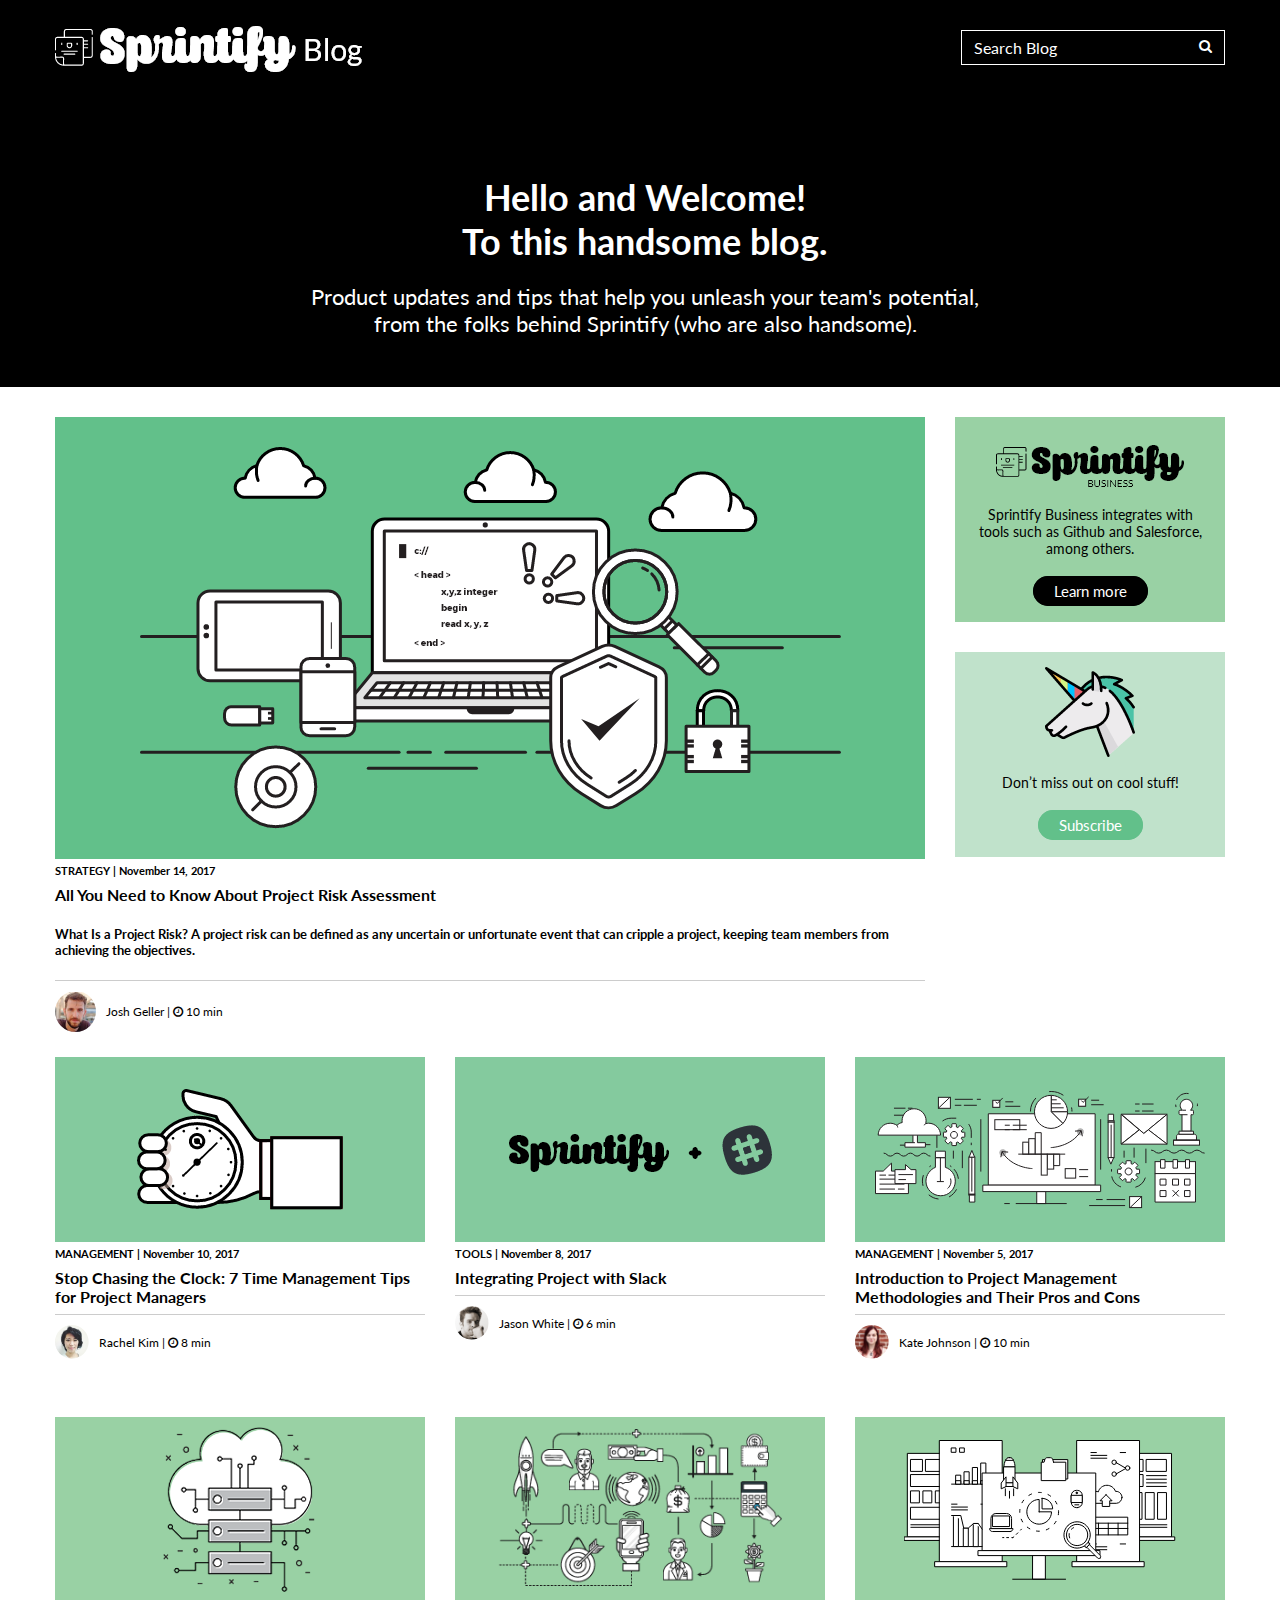
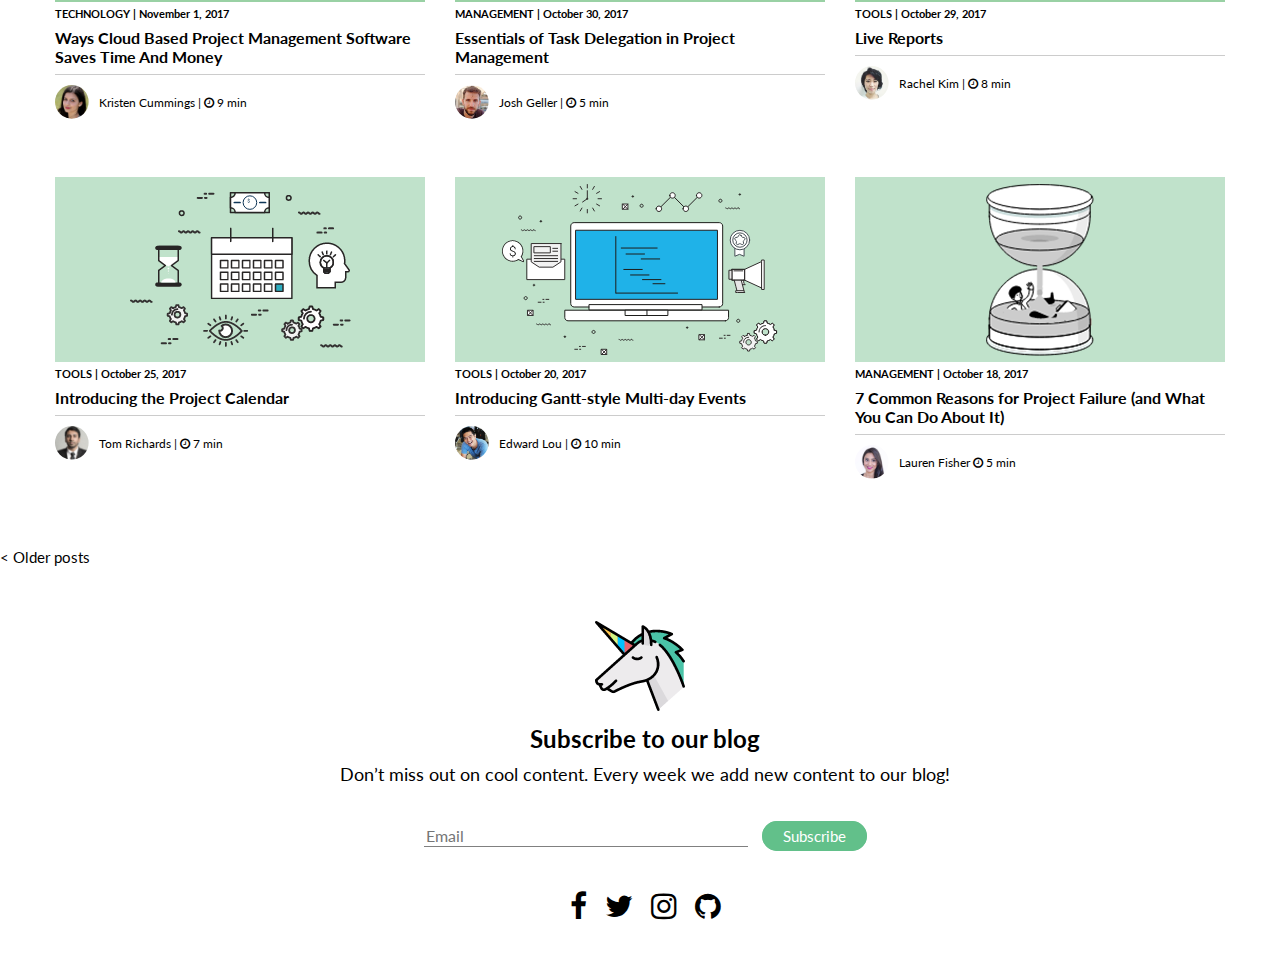
==== commit 26dd49f5: "Cambios viewport" ====
--- a/index.html
+++ b/index.html
@@ -3,7 +3,7 @@
 <head>
 	<title>Sprintify - BLOG</title>
 	<meta charset="utf-8"/>
-	<meta name="viewport" content="width=device-width">
+	<meta name="viewport" content="width=device-width, initial-scale=1">
 	<link rel="stylesheet" href="https://fonts.googleapis.com/css?family=Lato" type="text/css">
 	<link rel="stylesheet" href="https://cdnjs.cloudflare.com/ajax/libs/font-awesome/4.7.0/css/font-awesome.min.css">
 	<link rel="stylesheet" href="css/styles.css">
--- a/css/styles.css
+++ b/css/styles.css
@@ -3,15 +3,329 @@
 	margin: 0;
 }
 
-
-
-.menu-background {
+input[type="text"] {
+	border: none;
+	border-bottom: 1px solid grey;
+    background-color: white;
+	max-width: 320px;
+    border-radius: 0;
+    margin-right: 20px;
+    width: 100%;
+    font-family: 'Lato', sans-serif; 
+    font-size: 16px;
+    color: grey;
+}
+
+#search {
 	background-color: black;
-	background-size: cover;
-}
-
-.header	{
-	
+	border: 1px solid white;
+	border-right: none;
+	color: white;
+	margin-right: 0px;
+}
+
+
+input[type="email"] {
+	border: none;
+	border-bottom: 1px solid grey;
+    background-color: white;
+	max-width: 320px;
+    border-radius: 0;
+    margin: 10px;
+    width: 100%;
+    font-family: 'Lato', sans-serif; 
+    font-size: 16px;
+    color: grey;
+}
+
+input[type="email"]:focus {
+	outline: none;
+}
+       
+
+label {
+	opacity: 0.3;
+	font-weight: bold;
+	position: absolute;
+	top: 22px;
+	left: 20px;
+}
+
+footer {
+	margin-top: 30px;
+	margin-bottom: 30px;
+	width: auto;
+	height: auto;
+}
+
+textarea {
+	width: 780px;
+	height: auto;
+	border: 1px solid grey;
+	background-color: white;
+	margin-bottom: 20px;
+	font-family: 'Lato', sans-serif; 
+	padding: 10px;
+}
+
+.articuloPrincipal {
+	width: 1170px;
+	margin: 10px auto 10px auto;
+	position: relative;
+	display: flex;
+	flex-direction: row;
+	flex-wrap: wrap;
+	justify-content: flex-start;
+}
+
+.articulos {
+	width: 1170px;
+	margin: 10px auto 10px auto;
+	position: relative;
+	display: flex;
+	flex-direction: row;
+	flex-wrap: wrap;
+	justify-content: space-between;
+}
+
+.author-date {
+	font-size: 12px;
+	margin-left: 10px;
+	margin-top: 5px;
+	margin-bottom: 5px;
+}
+
+.avatarPrincipal {
+	margin-top: 5px;
+	margin-bottom: 5px;
+}
+
+.bookmark {
+	width: 370px;
+	height: 350px;
+	margin-bottom: 10px;
+	cursor: pointer;
+}
+
+.bookmark:hover {
+	cursor: pointer;
+	transform: translateY(-0.3em);
+	box-shadow: 0 5px 15px rgba(0,0,0,0.3);
+}
+
+.bookmarkPrincipal {
+	width: 870px;
+	height: auto;
+	margin-bottom: 10px;
+	cursor: pointer;
+}
+
+.bookmarkPrincipal:hover {
+	cursor: pointer;
+	transform: translateY(-0.3em);
+	box-shadow: 0 5px 15px rgba(0,0,0,0.3);
+}
+
+.button:hover {
+    background: white;
+	color: #62C08A;
+}
+
+.button {
+	border: none;
+	background: white;
+	color: black;
+	padding: 5px 10px;
+	margin-left: 10px;
+	cursor: pointer;
+	font-size: 15px;
+	text-decoration: none;
+	right: 0;
+}
+
+.buttonReturn:hover {
+    background: white;
+	color: blue;
+}
+
+.buttonReturn {
+	border: none;
+	background: white;
+	color: black;
+	padding: 5px 10px;
+	margin-left: 10px;
+	cursor: pointer;
+	font-size: 15px;
+	text-decoration: none;
+	right: 0;
+}
+
+.callToAction {
+	width: 270px;
+	height: auto;
+	margin-left: 30px;
+}
+
+.callToActionLearnMore {
+	width: 270px;
+	height: 205px;
+	background-color: #99D1A4;
+    flex-direction: column;
+    text-align: center;
+}
+
+.callToActionTxt {
+	color:black;
+	font-size: 14px;
+	padding: 0px 20px 10px 20px;
+}
+
+.callToActionButton {
+	border-radius: 15px;
+	border: 1px solid black;
+	background: black;
+	color: white;
+	padding: 5px 20px;
+	cursor: pointer;
+	font-size: 15px;
+	text-decoration: none;
+	right: 0;
+}
+
+.callToActionButton:hover {
+	border-radius: 15px;
+	border: 1px solid black;
+	background: none;
+	color: black;
+	padding: 5px 20px;
+	cursor: pointer;
+	font-size: 15px;
+	text-decoration: none;
+	right: 0;
+}
+
+.callToActionButtonForm {
+	border-radius: 15px;
+	border: none;
+	background: #4AC3A7;
+	color: white;
+	padding: 5px 20px;
+	margin-left: 20px;
+	cursor: pointer;
+	font-size: 15px;
+	text-decoration: none;
+	right: 0;
+}
+
+.callToActionButtonForm:hover {
+	border-radius: 15px;
+	border: none;
+	background: orange;
+	color: white;
+	padding: 5px 20px;
+	cursor: pointer;
+	font-size: 15px;
+	text-decoration: none;
+	right: 0;
+}
+
+.callToActionFooter {
+	width: auto;
+	height: auto;
+	padding: 0px;
+	/*border: 1px solid red;*/
+}
+
+.callToActionFooterContenedor {
+	background-color: white;
+	width: auto;
+	height: auto;
+	flex-direction: column;
+	text-align: center;
+	align-items: center;
+	justify-content: center;
+	padding: 0px;
+	margin: 0px;
+}
+
+.callToActionMaintitle {
+	color:black;
+	font-size: 24px;
+	font-weight: bold;
+	margin-left: 10px;
+	margin-top: 10px;
+	margin-bottom: 10px;
+}
+
+.callToActionSubTitle {
+	color:black;
+	font-size: 18px;
+	margin-left: 10px;
+	margin-top: 10px;
+	margin-bottom: 30px;
+}
+
+.callToActionSubscribe {
+	width: 270px;
+	height: 205px;
+	background-color: #C0E2CB;
+	margin-top: 30px;
+	flex-direction: column;
+    text-align: center;
+}
+
+.comments {
+	width: auto;
+	height: auto;
+	display: flex;
+	flex-direction: column;
+	justify-content: center;
+	align-items: center;
+}
+
+.commentsContenedor {
+	width: 800px;
+	height: auto;
+	display: flex;
+	flex-direction: column;
+	justify-content: flex-start;
+}
+
+.commentsTitle {
+	font-size: 24px;
+	font-weight: bold;
+	margin-bottom: 20px;
+}
+
+.commentsForm {
+	flex-direction: column;
+	align-items: center;
+}
+
+.contenedor{;
+	width: auto;
+	margin: 30px auto 30px auto;
+	position: relative;
+}
+
+.contenedor-nav {
+	/*border: 1px solid red;*/
+	display: flex;
+	flex-direction: row;c
+	flex-wrap: wrap;
+	align-items: center;
+}
+
+.contenedorMainArticle{;
+	width: auto;
+	margin: 5px auto 20px auto;
+	position: relative;
+}
+
+.contenedorTextoMainArticle {
+	width: 1170px;
+	margin: 10px auto 10px auto;
+	position: relative;
 }
 
 .contenedor-menu {
@@ -25,6 +339,124 @@
 	align-items: center;
 }
 
+.cuadro {
+	width: auto;
+	height: auto;
+	padding-top: 40px;
+	padding-bottom: 40px;
+	display: flex;
+	flex-direction: column;
+	text-align: center;
+	/*border: 1px solid red;*/
+}
+
+.emailAndSubmit {
+	width: 800;
+	height: auto;
+	display: flex;
+	align-items: center;
+	flex-direction: row;
+	justify-content: space-between;
+}
+
+.fa,.fa-search {
+	color: white;
+}
+
+.fa-clock-o {
+	color: black;
+}	
+
+.fa-facebook, .fa-twitter, .fa-instagram, .fa-github, .fa-linkedin {
+	color: black;
+}
+
+.fa-facebook:hover {
+	color: #62C08A;
+}
+
+.fa-twitter:hover {
+	color: #62C08A;
+}
+
+.fa-instagram:hover {
+	color: #62C08A;
+}
+
+.fa-github:hover {
+	color: #62C08A;
+}
+
+.fa-linkedin:hover {
+	color: #62C08A;
+}
+
+.foot {
+	margin-top: 2px;
+	display: flex;
+	flex-direction: row;
+	flex-wrap: wrap;
+	justify-content: flex-start;
+	align-items: center;
+}
+
+.footMainArticle {
+	margin-top: 2px;
+	display: flex;
+	flex-direction: row;
+	flex-wrap: wrap;
+	justify-content: space-between;
+	align-items: center;
+}
+
+.header	{
+	
+}
+
+.imagen {
+	background-color: black;
+	background-position: center;
+	width: auto;
+	height: auto;
+
+}
+
+.imgContenedorMainArticle {
+	background-color: white;	
+	background-position: center;
+	width: auto;
+	height: auto;
+	padding-top: 30px;
+	padding-bottom: 30px;
+	display: flex;
+    flex-direction: column;
+    text-align: center;
+    align-items: center;
+}
+
+.imgMainArticle {
+	width: auto;
+}
+
+.linea {
+	margin-top: 5px;
+	margin-bottom: 5px;
+	border: 0;
+    height: 0;
+    border-top: 1px solid rgba(0, 0, 0, 0.2);
+}
+
+.linkArticuloPrincipal {
+	text-decoration: none;
+	color: black;
+}
+
+.logoBlack {
+	width: auto;
+	height: auto;
+	padding-top: 20px;
+}
+
 .logotipo {
 	margin-left: 0px;
 }
@@ -33,20 +465,204 @@
 	cursor: pointer;
 }
 
-.search-contenedor {
+.mainArticle {
+	width: 1170px;
+	margin: 10px auto 10px auto;
+	position: relative;
+	display: flex;
+	flex-direction: column;
+	align-items: center;
+}
+
+.mainArticleP {
+	font-size: 14px;
+}
+
+.mainArticleList {
+	font-size: 14px;
+}
+
+.mainButton {
+	border-radius: 15px;
+	border: 1px solid #62C08A;
+	background: #62C08A;
+	color: white;
+	padding: 5px 20px;
+	cursor: pointer;
+	font-size: 15px;
+	text-decoration: none;
+	right: 0;
+}
+
+.mainButton:hover {
+	border-radius: 15px;
+	border: 1px solid #62C08A;
+	background: none;
+	color: #62C08A;
+	padding: 5px 20px;
+	cursor: pointer;
+	font-size: 15px;
+	text-decoration: none;
+	right: 0;
+}
+
+.maintitle {
+	color:white;
+	font-size: 36px;
+	font-weight: bold;
+	margin-left: 10px;
 	margin-top: 10px;
 	margin-bottom: 10px;
+}
+
+.maintitle-author-date {
+	margin: 10px 5px 10px 5px;
+}
+
+.maintitlelinea {
+	margin: 5px 8px 5px 8px;
+	border: 0;
+    height: 0;
+    border-top: 1px solid rgba(0, 0, 0, 0.2);
+    /*border-bottom: 1px solid rgba(255, 255, 255, 0.8);*/
+}
+
+.maintitlefoot {
+	margin-top: 2px 10px 2px 10px;
+	/*border: 1px solid red;*/
 	display: flex;
-	justify-content: flex-end;
-	height: 35px;
-}
-
-.search-input {
-	border: 1px solid grey;
-	border-radius: 0px;
-	background-color: none;
-	color: black;
-	padding: 8px 12px;
+	justify-content: space-between;
+}
+
+
+
+.menu {
+	font-size: 15px;
+	display: inline-block;
+	/*position: absolute;*/
+	/*padding-top: 17px;*/
+}
+
+.menu a {
+	color: white;
+	text-decoration: none;
+}
+
+.menu li {
+	display: inline-block;
+	margin-left: 10px;
+}
+
+.menu li:not(:last-child):after{
+	content: '|';
+	font-size: 15px;
+	line-height: 15px;
+	margin-left: 10px;
+	color: white; /*Si no le pusiera nada, heredaría el color del a*/
+}
+
+.menu li a:hover {
+    color: orange;
+}
+
+.menu-background {
+	background-color: black;
+	background-size: cover;
+}
+
+.paginador .button {
+	width: 1170px;
+	margin: 0px;
+	padding: 0px;
+	position: relative;
+}
+
+
+
+.paginador .buttonReturn {
+	width: 1170px;
+	margin-top: 10px;
+	margin-bottom: 10px;
+	padding: 0px;
+	display: flex;
+	flex-direction: row;
+	justify-content: flex-start;
+	font-size: 15px;
+}
+
+.paginador .buttonReturn:hover {
+	color: #62C08A;
+}
+
+.portadaMainArticle {
+	background-color: #62C08A;
+	background-position: center;
+	width: auto;
+	height: auto;
+	padding-top: 30px;
+	padding-bottom: 30px;
+    flex-direction: column;
+    text-align: center;
+}
+
+.picContainerPrincipal {
+	background-color: #62C08A;
+	background-position: center;
+	width: auto;
+	height: auto;
+	padding-top: 30px;
+	padding-bottom: 30px;
+    text-align: center;
+    display: flex;
+    align-items: center;
+    justify-content: center;
+}
+
+.picturePrincipal {
+	width: auto;
+}
+
+.picContainerFirstRow {
+	background-color: #84CA9E;
+	background-position: center;
+	width: 370px;
+	height: 185px;
+    text-align: center;
+    display: flex;
+    align-items: center;
+    justify-content: center;
+}
+
+.picContainerSecondRow {
+	background-color: #99D1A4;
+	background-position: center;
+	width: 370px;
+	height: 185px;
+    text-align: center;
+    display: flex;
+    align-items: center;
+    justify-content: center;
+}
+
+.picContainerThirdRow {
+	background-color: #C0E2CB;
+	background-position: center;
+	width: 370px;
+	height: 185px;
+    flex-direction: column;
+    text-align: center;
+    display: flex;
+    align-items: center;
+    justify-content: center;
+}
+
+.picture {
+	width: auto;
+}
+
+.portada {
+	color: white;
+	/*border: 1px solid blue;*/
 }
 
 .search-button {
@@ -66,518 +682,29 @@
     background: orange;
 }*/
 
-.fa,.fa-search {
-	color: white;
-}
-
-
-
-
-.articuloPrincipal {
-	width: 1170px;
-	margin: 10px auto 10px auto;
-	position: relative;
-	display: flex;
-	flex-direction: row;
-	flex-wrap: wrap;
-	justify-content: flex-start;
-}
-
-.linkArticuloPrincipal {
-	text-decoration: none;
-	color: black;
-}
-
-.bookmarkPrincipal {
-	width: 870px;
-	height: auto;
-	margin-bottom: 10px;
-	cursor: pointer;
-}
-
-.bookmarkPrincipal:hover {
-	cursor: pointer;
-	transform: translateY(-0.3em);
-	box-shadow: 0 5px 15px rgba(0,0,0,0.3);
-}
-
-.translateY {
-  transform: translateY(1);
-  transition: transform 0.5s ease;
-}
-
-.picContainerPrincipal {
-	background-color: #62C08A;
-	background-position: center;
-	width: auto;
-	height: auto;
-	padding-top: 30px;
-	padding-bottom: 30px;
-    text-align: center;
-    display: flex;
-    align-items: center;
-    justify-content: center;
-}
-
-.picturePrincipal {
-	width: auto;
-}
-
-.subjectPrincipal {
-	margin-top: 5px;
-	margin-bottom: 8px;
-}
-
-.titlePrincipal {
-	margin-top: 5px;
-	margin-bottom: 8px;
-}
-
-.subTitlePrincipal {
-	margin-top: 5px;
-	margin-bottom: 8px;
-}
-
-
-
-
-input[type="text"] {
-	border: none;
-	border-bottom: 1px solid grey;
-    background-color: white;
-	max-width: 320px;
-    border-radius: 0;
-    margin-right: 20px;
-    width: 100%;
-    font-family: 'Lato', sans-serif; 
-    font-size: 16px;
-    color: grey;
-}
-
-#search {
-	background-color: black;
-	border: 1px solid white;
-	border-right: none;
-	color: white;
-	margin-right: 0px;
-}
-
-
-input[type="email"] {
-	border: none;
-	border-bottom: 1px solid grey;
-    background-color: white;
-	max-width: 320px;
-    border-radius: 0;
-    margin: 10px;
-    width: 100%;
-    font-family: 'Lato', sans-serif; 
-    font-size: 16px;
-    color: grey;
-}
-
-input[type="email"]:focus {
-	outline: none;
-}
-       
-
-label {
-	opacity: 0.3;
-	font-weight: bold;
-	position: absolute;
-	top: 22px;
-	left: 20px;
-}
-
-
-
-
-
-
-.bookmark {
-	width: 370px;
-	height: 350px;
-	margin-bottom: 10px;
-	cursor: pointer;
-}
-
-.bookmark:hover {
-	cursor: pointer;
-	transform: translateY(-0.3em);
-	box-shadow: 0 5px 15px rgba(0,0,0,0.3);
-}
-
-.contenedor{;
-	width: auto;
-	margin: 30px auto 30px auto;
-	position: relative;
-}
-
-.contenedorMainArticle{;
-	width: auto;
-	margin: 5px auto 20px auto;
-	position: relative;
-}
-
-.portadaMainArticle {
-	background-color: #62C08A;
-	background-position: center;
-	width: auto;
-	height: auto;
-	padding-top: 30px;
-	padding-bottom: 30px;
-    flex-direction: column;
-    text-align: center;
-}
-
-
-
-.picContainerFirstRow {
-	background-color: #84CA9E;
-	background-position: center;
-	width: 370px;
-	height: 185px;
-    text-align: center;
-    display: flex;
-    align-items: center;
-    justify-content: center;
-}
-
-.picContainerSecondRow {
-	background-color: #99D1A4;
-	background-position: center;
-	width: 370px;
-	height: 185px;
-    text-align: center;
-    display: flex;
-    align-items: center;
-    justify-content: center;
-}
-
-.picContainerThirdRow {
-	background-color: #C0E2CB;
-	background-position: center;
-	width: 370px;
-	height: 185px;
-    flex-direction: column;
-    text-align: center;
-    display: flex;
-    align-items: center;
-    justify-content: center;
-}
-
-.imgContenedorMainArticle {
-	background-color: white;	
-	background-position: center;
-	width: auto;
-	height: auto;
-	padding-top: 30px;
-	padding-bottom: 30px;
-	display: flex;
-    flex-direction: column;
-    text-align: center;
-    align-items: center;
-}
-
-.imgMainArticle {
-	width: auto;
-}
-
-.contenedor-nav {
-	/*border: 1px solid red;*/
-	display: flex;
-	flex-direction: row;c
-	flex-wrap: wrap;
-	align-items: center;
-}
-
-
-
-.cuadro {
-	width: auto;
-	height: auto;
-	padding-top: 40px;
-	padding-bottom: 40px;
-	display: flex;
-	flex-direction: column;
-	text-align: center;
-	/*border: 1px solid red;*/
-}
-
-.imagen {
-	background-color: black;
-	background-position: center;
-	width: auto;
-	height: auto;
-
-}
-
-.button:hover {
-    background: white;
-	color: #62C08A;
-}
-
-.button {
-	border: none;
-	background: white;
-	color: black;
-	padding: 5px 10px;
-	margin-left: 10px;
-	cursor: pointer;
-	font-size: 15px;
-	text-decoration: none;
-	right: 0;
-}
-
-.buttonReturn:hover {
-    background: white;
-	color: blue;
-}
-
-.buttonReturn {
-	border: none;
-	background: white;
-	color: black;
-	padding: 5px 10px;
-	margin-left: 10px;
-	cursor: pointer;
-	font-size: 15px;
-	text-decoration: none;
-	right: 0;
-}
-
-.mainArticle {
-	width: 1170px;
-	margin: 10px auto 10px auto;
-	position: relative;
-	display: flex;
-	flex-direction: column;
-	align-items: center;
-}
-
-.contenedorTextoMainArticle {
-	width: 1170px;
-	margin: 10px auto 10px auto;
-	position: relative;
-}
-
-.mainArticleP {
-	font-size: 14px;
-}
-
-.mainArticleList {
-	font-size: 14px;
-}
-
-
-
-.articulos {
-	width: 1170px;
-	margin: 10px auto 10px auto;
-	position: relative;
-	display: flex;
-	flex-direction: row;
-	flex-wrap: wrap;
-	justify-content: space-between;
-}
-
-.author-date {
-	font-size: 12px;
-	margin-left: 10px;
-	margin-top: 5px;
-	margin-bottom: 5px;
-}
-
-.avatarPrincipal {
-	margin-top: 5px;
-	margin-bottom: 5px;
-}
-
-
-.callToAction {
-	width: 270px;
-	height: auto;
-	margin-left: 30px;
-}
-
-.callToActionLearnMore {
-	width: 270px;
-	height: 205px;
-	background-color: #99D1A4;
-    flex-direction: column;
-    text-align: center;
-}
-
-.callToActionTxt {
-	color:black;
-	font-size: 14px;
-	padding: 0px 20px 10px 20px;
-}
-
-.callToActionButton {
-	border-radius: 15px;
-	border: 1px solid black;
-	background: black;
-	color: white;
-	padding: 5px 20px;
-	cursor: pointer;
-	font-size: 15px;
-	text-decoration: none;
-	right: 0;
-}
-
-.mainButton {
-	border-radius: 15px;
-	border: 1px solid #62C08A;
-	background: #62C08A;
-	color: white;
-	padding: 5px 20px;
-	cursor: pointer;
-	font-size: 15px;
-	text-decoration: none;
-	right: 0;
-}
-
-.callToActionButton:hover {
-	border-radius: 15px;
-	border: 1px solid black;
-	background: none;
-	color: black;
-	padding: 5px 20px;
-	cursor: pointer;
-	font-size: 15px;
-	text-decoration: none;
-	right: 0;
-}
-
-.mainButton:hover {
-	border-radius: 15px;
-	border: 1px solid #62C08A;
-	background: none;
-	color: #62C08A;
-	padding: 5px 20px;
-	cursor: pointer;
-	font-size: 15px;
-	text-decoration: none;
-	right: 0;
-}
-
-.callToActionButtonForm {
-	border-radius: 15px;
-	border: none;
-	background: #4AC3A7;
-	color: white;
-	padding: 5px 20px;
-	margin-left: 20px;
-	cursor: pointer;
-	font-size: 15px;
-	text-decoration: none;
-	right: 0;
-}
-
-.callToActionButtoForm:hover {
-	border-radius: 15px;
-	border: none;
-	background: orange;
-	color: white;
-	padding: 5px 20px;
-	cursor: pointer;
-	font-size: 15px;
-	text-decoration: none;
-	right: 0;
-}
-
-.callToActionSubscribe {
-	width: 270px;
-	height: 205px;
-	background-color: #C0E2CB;
-	margin-top: 30px;
-	flex-direction: column;
-    text-align: center;
-}
-
-.callToActionFooter {
-	width: auto;
-	height: auto;
-	padding: 0px;
-	/*border: 1px solid red;*/
-}
-
-.callToActionFooterContenedor {
-	background-color: white;
-	width: auto;
-	height: auto;
-	flex-direction: column;
-	text-align: center;
-	align-items: center;
-	justify-content: center;
-	padding: 0px;
-	margin: 0px;
-}
-
-.callToActionMaintitle {
-	color:black;
-	font-size: 24px;
-	font-weight: bold;
-	margin-left: 10px;
+
+.search-contenedor {
 	margin-top: 10px;
 	margin-bottom: 10px;
-}
-
-.callToActionSubTitle {
-	color:black;
-	font-size: 18px;
-	margin-left: 10px;
-	margin-top: 10px;
-	margin-bottom: 30px;
-}
-
-
-
-.fa-clock-o {
+	display: flex;
+	justify-content: flex-end;
+	height: 35px;
+}
+
+.search-input {
+	border: 1px solid grey;
+	border-radius: 0px;
+	background-color: none;
 	color: black;
-}	
-
-.fa-facebook, .fa-twitter, .fa-instagram, .fa-github, .fa-linkedin {
-	color: black;
-}
-
-.fa-facebook:hover {
-	color: #62C08A;
-}
-
-.fa-twitter:hover {
-	color: #62C08A;
-}
-
-.fa-instagram:hover {
-	color: #62C08A;
-}
-
-.fa-github:hover {
-	color: #62C08A;
-}
-
-.fa-linkedin:hover {
-	color: #62C08A;
-}
-
-.foot {
-	margin-top: 2px;
-	display: flex;
+	padding: 8px 12px;
+}
+
+.socialMediaContenedor {
+	margin-top: 30px;
 	flex-direction: row;
-	flex-wrap: wrap;
-	justify-content: flex-start;
 	align-items: center;
-}
-
-.footMainArticle {
-	margin-top: 2px;
-	display: flex;
-	flex-direction: row;
-	flex-wrap: wrap;
-	justify-content: space-between;
-	align-items: center;
+	text-align: center;
+	font-size: 30px;
 }
 
 .socialMediaContenedorMainArticle {
@@ -588,171 +715,6 @@
 	text-align: center;
 }
 
-footer {
-	margin-top: 30px;
-	margin-bottom: 30px;
-	width: auto;
-	height: auto;
-}
-
-
-
-
-
-.logoBlack {
-	width: auto;
-	height: auto;
-	padding-top: 20px;
-}
-
-.linea {
-	margin-top: 5px;
-	margin-bottom: 5px;
-	border: 0;
-    height: 0;
-    border-top: 1px solid rgba(0, 0, 0, 0.2);
-}
-
-
-
-.maintitle {
-	color:white;
-	font-size: 36px;
-	font-weight: bold;
-	margin-left: 10px;
-	margin-top: 10px;
-	margin-bottom: 10px;
-}
-
-.maintitlelinea {
-	margin: 5px 8px 5px 8px;
-	border: 0;
-    height: 0;
-    border-top: 1px solid rgba(0, 0, 0, 0.2);
-    /*border-bottom: 1px solid rgba(255, 255, 255, 0.8);*/
-}
-
-.maintitlefoot {
-	margin-top: 2px 10px 2px 10px;
-	/*border: 1px solid red;*/
-	display: flex;
-	justify-content: space-between;
-}
-
-.maintitle-author-date {
-	margin: 10px 5px 10px 5px;
-}
-
-.menu {
-	font-size: 15px;
-	display: inline-block;
-	/*position: absolute;*/
-	/*padding-top: 17px;*/
-}
-
-.menu a {
-	color: white;
-	text-decoration: none;
-}
-
-.menu li {
-	display: inline-block;
-	margin-left: 10px;
-}
-
-.menu li:not(:last-child):after{
-	content: '|';
-	font-size: 15px;
-	line-height: 15px;
-	margin-left: 10px;
-	color: white; /*Si no le pusiera nada, heredaría el color del a*/
-}
-
-.menu li a:hover {
-    color: orange;
-}
-
-
-
-.paginador .button {
-	width: 1170px;
-	margin: 0px;
-	padding: 0px;
-	position: relative;
-}
-
-
-
-.paginador .buttonReturn {
-	width: 1170px;
-	margin-top: 10px;
-	margin-bottom: 10px;
-	padding: 0px;
-	display: flex;
-	flex-direction: row;
-	justify-content: flex-start;
-	font-size: 15px;
-}
-
-.paginador .buttonReturn:hover {
-	color: #62C08A;
-}
-
-.comments {
-	width: auto;
-	height: auto;
-	display: flex;
-	flex-direction: column;
-	justify-content: center;
-	align-items: center;
-}
-
-.commentsContenedor {
-	width: 800px;
-	height: auto;
-	display: flex;
-	flex-direction: column;
-	justify-content: flex-start;
-}
-
-.commentsTitle {
-	font-size: 24px;
-	font-weight: bold;
-	margin-bottom: 20px;
-}
-
-textarea {
-	width: 780px;
-	height: auto;
-	border: 1px solid grey;
-	background-color: white;
-	margin-bottom: 20px;
-	font-family: 'Lato', sans-serif; 
-	padding: 10px;
-}
-
-.commentsForm {
-	flex-direction: column;
-	align-items: center;
-}
-
-.emailAndSubmit {
-	width: 800;
-	height: auto;
-	display: flex;
-	align-items: center;
-	flex-direction: row;
-	justify-content: space-between;
-}
-
-.socialMediaContenedor {
-	margin-top: 30px;
-	flex-direction: row;
-	align-items: center;
-	text-align: center;
-	font-size: 30px;
-}
-
 .socialMediaIcon{
 	margin-left: 10px;
 }	
@@ -767,6 +729,11 @@
 	width: 90px;
 	height: 90px;
 	padding-top: 25px;
+}
+
+.subject {
+	margin-top: 5px;
+	margin-bottom: 8px;
 }
 
 .subTitle {
@@ -777,22 +744,17 @@
 	margin-bottom: 10px;
 }
 
-
-
-.picture {
-	width: auto;
-}
-
-.portada {
-	color: white;
-	/*border: 1px solid blue;*/
-}
-
-
-
-
-
-.subject {
+.subjectPrincipal {
+	margin-top: 5px;
+	margin-bottom: 8px;
+}
+
+.title {
+	margin-top: 5px;
+	margin-bottom: 8px;
+}
+
+.titlePrincipal {
 	margin-top: 5px;
 	margin-bottom: 8px;
 }
@@ -806,126 +768,13 @@
 	top: 320px;
 }
 
-
-
-.title {
-	margin-top: 5px;
-	margin-bottom: 8px;
-}
-
+.translateY {
+  transform: translateY(1);
+  transition: transform 0.5s ease;
+}
 
 
 @media screen and (max-width: 800px) {
-
-	.logotipo {
-		margin-left: 20px;
-	}
-
-	.contenedor-menu {
-		width: auto;
-		margin-left: 10px;
-		margin-right: 10px;
-		display: flex;
-		flex-direction: row;
-		align-items: center;
-	}
-
-	.search-contenedor {
-		margin: 10px 20px 10px 20px;
-		display: flex;
-		justify-content: flex-end;
-		height: 35px;
-	}
-
-	.articuloPrincipal {
-		width: auto;
-		display: flex;
-		align-items: center;
-		justify-content: center;
-	}
-
-	.bookmarkPrincipal {
-		width: auto;
-		height: auto;
-		padding: 10px;
-		margin-bottom: 10px;
-		cursor: pointer;
-	}
-
-	.callToAction {
-		width: auto;
-		height: auto;
-		margin-left: 10px;
-		margin-right: 10px;
-		margin-bottom: 30px;
-		display: flex;
-		flex-direction: row;
-		justify-content: center;
-		align-items: center;
-	}
-
-	.callToActionSubscribe {
-		margin-top: 0px;
-		margin-left: 30px;
-	}
-
-	.articulos {
-		width: auto;
-		margin: 10px;
-		position: relative;
-		display: flex;
-		flex-direction: row;
-		flex-wrap: wrap;
-		justify-content: space-between;
-		align-items: center;
-	}
-
-	.articulos:last-child {
-		justify-content: center;
-	}
-
-	.comments {
-		width: auto;
-		height: auto;
-		padding: 30px;
-    	margin-bottom: 30px;
-		display: flex;
-		flex-direction: column;
-		justify-content: center;
-		align-items: center;
-	}
-
-	.commentsContenedor {
-		width: auto;
-		height: auto;
-		padding: 30px;
-    	margin-bottom: 30px;
-		display: flex;
-		flex-direction: column;
-		justify-content: flex-start;
-	}
-
-
-	.mainArticle {
-		width: auto;
-		margin: 10px 20px 10px 20px;
-		position: relative;
-		display: flex;
-		flex-direction: column;
-		align-items: center;
-	}
-
-	.contenedorTextoMainArticle {
-		width: auto;
-		margin: 10px 20px 10px 20px;
-		position: relative;
-	}
-
-	.imgMainArticle {
-		width: 300px;
-	}
-
-	
 
 	textarea {
 		width: 680px;
@@ -937,19 +786,19 @@
 		padding: 10px;
 	}
 
-	.paginador .button {
-		width: 800px;
-		display: flex;
-		align-items: center;
-		justify-content: center;
-	}
-
-	}
-
-@media screen and (max-width: 760px) {
-
-	.logotipo {
-	margin-left: 20px;
+	.articulos {
+		width: auto;
+		margin: 10px;
+		position: relative;
+		display: flex;
+		flex-direction: row;
+		flex-wrap: wrap;
+		justify-content: space-between;
+		align-items: center;
+	}
+
+	.articulos:last-child {
+		justify-content: center;
 	}
 
 	.articuloPrincipal {
@@ -984,51 +833,75 @@
 		margin-left: 30px;
 	}
 
-	.articulos {
-		width: auto;
-		margin: 10px;
-		position: relative;
-		display: flex;
-		flex-direction: column;
-		justify-content: center;
-		align-items: center;
-	}
-
-	.mainArticle {
+	.comments {
+		width: auto;
+		height: auto;
+		padding: 30px;
+    	margin-bottom: 30px;
+		display: flex;
+		flex-direction: column;
+		justify-content: center;
+		align-items: center;
+	}
+
+	.commentsContenedor {
+		width: auto;
+		height: auto;
+		padding: 30px;
+    	margin-bottom: 30px;
+		display: flex;
+		flex-direction: column;
+		justify-content: flex-start;
+	}
+
+	.contenedor-menu {
+		width: auto;
+		margin-left: 10px;
+		margin-right: 10px;
+		display: flex;
+		flex-direction: row;
+		align-items: center;
+	}
+
+	.contenedorTextoMainArticle {
 		width: auto;
 		margin: 10px 20px 10px 20px;
 		position: relative;
-		display: flex;
-		flex-direction: column;
-		align-items: center;
-	}
-
-	.contenedorTextoMainArticle {
+	}
+
+	.imgMainArticle {
+		width: 300px;
+	}
+
+	.logotipo {
+		margin-left: 20px;
+	}
+
+	.mainArticle {
 		width: auto;
 		margin: 10px 20px 10px 20px;
 		position: relative;
-	}
-
-	.comments {
-		width: auto;
-		height: auto;
-		padding: 30px;
-    	margin-bottom: 30px;
-		display: flex;
-		flex-direction: column;
-		justify-content: center;
-		align-items: center;
-	}
-
-	.commentsContenedor {
-		width: auto;
-		height: auto;
-		padding: 30px;
-    	margin-bottom: 30px;
-		display: flex;
-		flex-direction: column;
-		justify-content: flex-start;
-	}
+		display: flex;
+		flex-direction: column;
+		align-items: center;
+	}
+
+	.paginador .button {
+		width: 800px;
+		display: flex;
+		align-items: center;
+		justify-content: center;
+	}
+
+	.search-contenedor {
+		margin: 10px 20px 10px 20px;
+		display: flex;
+		justify-content: flex-end;
+		height: 35px;
+	}
+}
+
+@media screen and (max-width: 760px) {
 
 	textarea {
 		width: 680px;
@@ -1039,21 +912,98 @@
 		font-family: 'Lato', sans-serif; 
 		padding: 10px;
 	}
-	
+
+	.articulos {
+		width: auto;
+		margin: 10px;
+		position: relative;
+		display: flex;
+		flex-direction: column;
+		justify-content: center;
+		align-items: center;
+	}
+
+	.articuloPrincipal {
+		width: auto;
+		display: flex;
+		align-items: center;
+		justify-content: center;
+	}
+
+	.bookmarkPrincipal {
+		width: auto;
+		height: auto;
+		padding: 10px;
+		margin-bottom: 10px;
+		cursor: pointer;
+	}
+
+	.callToAction {
+		width: auto;
+		height: auto;
+		margin-left: 10px;
+		margin-right: 10px;
+		margin-bottom: 30px;
+		display: flex;
+		flex-direction: row;
+		justify-content: center;
+		align-items: center;
+	}
+
+	.callToActionSubscribe {
+		margin-top: 0px;
+		margin-left: 30px;
+	}
+
+	.contenedorTextoMainArticle {
+		width: auto;
+		margin: 10px 20px 10px 20px;
+		position: relative;
+	}
+
+	.comments {
+		width: auto;
+		height: auto;
+		padding: 30px;
+    	margin-bottom: 30px;
+		display: flex;
+		flex-direction: column;
+		justify-content: center;
+		align-items: center;
+	}
+
+	.commentsContenedor {
+		width: auto;
+		height: auto;
+		padding: 30px;
+    	margin-bottom: 30px;
+		display: flex;
+		flex-direction: column;
+		justify-content: flex-start;
+	}
+
+	.logotipo {
+	margin-left: 20px;
+	}
+
+	.mainArticle {
+		width: auto;
+		margin: 10px 20px 10px 20px;
+		position: relative;
+		display: flex;
+		flex-direction: column;
+		align-items: center;
+	}
+
 	.paginador .button {
 		width: 700px;
 		display: flex;
 		align-items: center;
 		justify-content: center;
 	}
-
-	}
+}
 
 @media screen and (max-width: 670px) {
-
-	.logotipo {
-	margin-left: 20px;
-	}
 
 	textarea {
 		width: 380px;
@@ -1078,44 +1028,6 @@
 		margin-bottom: 20px;
 	}
 
-	.mainArticle {
-		width: auto;
-		margin: 10px 20px 10px 20px;
-		position: relative;
-		display: flex;
-		flex-direction: column;
-		align-items: center;
-	}
-
-	.contenedorTextoMainArticle {
-		width: 400px;
-		margin: 10px 20px 10px 20px;
-		position: relative;
-	}
-
-	.comments {
-		width: 400;
-		height: auto;
-		padding: 30px;
-		margin-left: 30px;
-		margin-right: 30px;
-    	margin-bottom: 30px;
-		display: flex;
-		flex-direction: column;
-		justify-content: center;
-		align-items: center;
-	}
-
-	.commentsContenedor {
-		width: 400px;
-		height: auto;
-		padding: 30px;
-    	margin-bottom: 30px;
-		display: flex;
-		flex-direction: column;
-		justify-content: flex-start;
-	}
-
 	.articuloPrincipal {
 		width: auto;
 	}
@@ -1125,8 +1037,6 @@
 		justify-content: center;
 		align-items: center;
 	}
-
-
 
 	.bookmarkPrincipal {
 		width: 400px;
@@ -1152,86 +1062,6 @@
 	    text-align: center;
 	}
 
-	.callToActionSubscribe {
-		margin-top: 30px;
-		margin-left: 0px;
-	}
-
-	.contenedor-menu {
-		width: auto;
-		margin-left: 10px;
-		margin-right: 10px;
-		display: flex;
-		flex-direction: column;
-		align-items: center;
-	}
-
-	.picturePrincipal {
-		width: 500px;
-	}
-
-	.subTitlePrincipal {
-		width: 400px;
-		margin-top: 5px;
-		margin-bottom: 8px;
-		padding: 0px 10px 0px 10px;
-	}
-
-	.subjectPrincipal {
-		width: 400px;
-		margin-top: 5px;
-		margin-bottom: 8px;
-		padding: 0px 10px 0px 10px;
-	}
-
-	.titlePrincipal {
-		width: 400px;
-		margin-top: 5px;
-		margin-bottom: 8px;
-		padding: 0px 10px 0px 10px;
-	}
-
-	.mainArticleP {
-		font-size: 14px;
-		padding: 0px 10px 0px 10px;
-	}
-
-	.mainArticleList {
-		font-size: 14px;
-		padding-right: 20px;
-	}
-
-	.footMainArticle {
-		margin-top: 2px;
-		padding: 0px 10px 0px 10px;
-		display: flex;
-		flex-direction: row;
-		flex-wrap: wrap;
-		justify-content: space-between;
-		align-items: center;
-	}
-
-	.foot{
-		margin-top: 2px;
-		padding: 0px 10px 0px 10px;
-	}
-
-	.socialMediaIcon.facebook {
-		margin-left: 0px;
-	}
-
-
-	.paginador .buttonReturn {
-		width: 400px;
-		margin-top: 10px;
-		margin-bottom: 10px;
-		padding: 0px;
-		display: flex;
-		flex-direction: row;
-		justify-content: flex-start;
-		font-size: 15px;
-	}
-
 	.callToActionMaintitle {
 		width: auto;
 		color:black;
@@ -1242,6 +1072,11 @@
 		margin-bottom: 10px;
 	}
 
+	.callToActionSubscribe {
+		margin-top: 30px;
+		margin-left: 0px;
+	}
+
 	.callToActionSubTitle {
 		width: auto;
 		color:black;
@@ -1251,6 +1086,59 @@
 		margin-bottom: 30px;
 	}
 
+	.contenedor-menu {
+		width: auto;
+		margin-left: 10px;
+		margin-right: 10px;
+		display: flex;
+		flex-direction: column;
+		align-items: center;
+	}
+
+	.contenedorTextoMainArticle {
+		width: 400px;
+		margin: 10px 20px 10px 20px;
+		position: relative;
+	}
+
+	.comments {
+		width: 400;
+		height: auto;
+		padding: 30px;
+		margin-left: 30px;
+		margin-right: 30px;
+    	margin-bottom: 30px;
+		display: flex;
+		flex-direction: column;
+		justify-content: center;
+		align-items: center;
+	}
+
+	.commentsContenedor {
+		width: 400px;
+		height: auto;
+		padding: 30px;
+    	margin-bottom: 30px;
+		display: flex;
+		flex-direction: column;
+		justify-content: flex-start;
+	}
+
+	.footMainArticle {
+		margin-top: 2px;
+		padding: 0px 10px 0px 10px;
+		display: flex;
+		flex-direction: row;
+		flex-wrap: wrap;
+		justify-content: space-between;
+		align-items: center;
+	}
+
+	.foot{
+		margin-top: 2px;
+		padding: 0px 10px 0px 10px;
+	}
+
 	.formSubscribeToBlog{
 		display: flex;
 		flex-direction: column;
@@ -1258,6 +1146,68 @@
 		align-items: center;
 	}
 
+	.logotipo {
+	margin-left: 20px;
+	}
+
+	.mainArticleP {
+		font-size: 14px;
+		padding: 0px 10px 0px 10px;
+	}
+
+	.mainArticleList {
+		font-size: 14px;
+		padding-right: 20px;
+	}
+
+	.mainArticle {
+		width: auto;
+		margin: 10px 20px 10px 20px;
+		position: relative;
+		display: flex;
+		flex-direction: column;
+		align-items: center;
+	}
+
+	.paginador .buttonReturn {
+		width: 400px;
+		margin-top: 10px;
+		margin-bottom: 10px;
+		padding: 0px;
+		display: flex;
+		flex-direction: row;
+		justify-content: flex-start;
+		font-size: 15px;
+	}
+
+	.picturePrincipal {
+		width: 500px;
+	}
+
+	.socialMediaIcon.facebook {
+		margin-left: 0px;
+	}
+
+	.subTitlePrincipal {
+		width: 400px;
+		margin-top: 5px;
+		margin-bottom: 8px;
+		padding: 0px 10px 0px 10px;
+	}
+
+	.subjectPrincipal {
+		width: 400px;
+		margin-top: 5px;
+		margin-bottom: 8px;
+		padding: 0px 10px 0px 10px;
+	}
+
+	.titlePrincipal {
+		width: 400px;
+		margin-top: 5px;
+		margin-bottom: 8px;
+		padding: 0px 10px 0px 10px;
+	}
 }
 
 @media screen and (max-width: 500px) {
@@ -1289,44 +1239,6 @@
 		margin-bottom: 20px;
 	}
 
-	.mainArticle {
-		width: auto;
-		margin: 10px 20px 10px 20px;
-		position: relative;
-		display: flex;
-		flex-direction: column;
-		align-items: center;
-	}
-
-	.contenedorTextoMainArticle {
-		width: 400px;
-		margin: 10px 20px 10px 20px;
-		position: relative;
-	}
-
-	.comments {
-		width: 400;
-		height: auto;
-		padding: 30px;
-		margin-left: 30px;
-		margin-right: 30px;
-    	margin-bottom: 30px;
-		display: flex;
-		flex-direction: column;
-		justify-content: center;
-		align-items: center;
-	}
-
-	.commentsContenedor {
-		width: 400px;
-		height: auto;
-		padding: 30px;
-    	margin-bottom: 30px;
-		display: flex;
-		flex-direction: column;
-		justify-content: flex-start;
-	}
-
 	.articuloPrincipal {
 		width: auto;
 	}
@@ -1336,8 +1248,6 @@
 		justify-content: center;
 		align-items: center;
 	}
-
-
 
 	.bookmarkPrincipal {
 		width: 400px;
@@ -1363,86 +1273,6 @@
 	    text-align: center;
 	}
 
-	.callToActionSubscribe {
-		margin-top: 30px;
-		margin-left: 0px;
-	}
-
-	.contenedor-menu {
-		width: auto;
-		margin-left: 10px;
-		margin-right: 10px;
-		display: flex;
-		flex-direction: column;
-		align-items: center;
-	}
-
-	.picturePrincipal {
-		width: 500px;
-	}
-
-	.subTitlePrincipal {
-		width: 400px;
-		margin-top: 5px;
-		margin-bottom: 8px;
-		padding: 0px 10px 0px 10px;
-	}
-
-	.subjectPrincipal {
-		width: 400px;
-		margin-top: 5px;
-		margin-bottom: 8px;
-		padding: 0px 10px 0px 10px;
-	}
-
-	.titlePrincipal {
-		width: 400px;
-		margin-top: 5px;
-		margin-bottom: 8px;
-		padding: 0px 10px 0px 10px;
-	}
-
-	.mainArticleP {
-		font-size: 14px;
-		padding: 0px 10px 0px 10px;
-	}
-
-	.mainArticleList {
-		font-size: 14px;
-		padding-right: 20px;
-	}
-
-	.footMainArticle {
-		margin-top: 2px;
-		padding: 0px 10px 0px 10px;
-		display: flex;
-		flex-direction: row;
-		flex-wrap: wrap;
-		justify-content: space-between;
-		align-items: center;
-	}
-
-	.foot{
-		margin-top: 2px;
-		padding: 0px 10px 0px 10px;
-	}
-
-	.socialMediaIcon.facebook {
-		margin-left: 0px;
-	}
-
-
-	.paginador .buttonReturn {
-		width: 400px;
-		margin-top: 10px;
-		margin-bottom: 10px;
-		padding: 0px;
-		display: flex;
-		flex-direction: row;
-		justify-content: flex-start;
-		font-size: 15px;
-	}
-
 	.callToActionMaintitle {
 		width: auto;
 		color:black;
@@ -1453,6 +1283,11 @@
 		margin-bottom: 10px;
 	}
 
+	.callToActionSubscribe {
+		margin-top: 30px;
+		margin-left: 0px;
+	}
+
 	.callToActionSubTitle {
 		width: auto;
 		color:black;
@@ -1462,6 +1297,59 @@
 		margin-bottom: 30px;
 	}
 
+	.contenedorTextoMainArticle {
+		width: 400px;
+		margin: 10px 20px 10px 20px;
+		position: relative;
+	}
+
+	.contenedor-menu {
+		width: auto;
+		margin-left: 10px;
+		margin-right: 10px;
+		display: flex;
+		flex-direction: column;
+		align-items: center;
+	}
+
+	.comments {
+		width: 400;
+		height: auto;
+		padding: 30px;
+		margin-left: 30px;
+		margin-right: 30px;
+    	margin-bottom: 30px;
+		display: flex;
+		flex-direction: column;
+		justify-content: center;
+		align-items: center;
+	}
+
+	.commentsContenedor {
+		width: 400px;
+		height: auto;
+		padding: 30px;
+    	margin-bottom: 30px;
+		display: flex;
+		flex-direction: column;
+		justify-content: flex-start;
+	}
+
+	.foot{
+		margin-top: 2px;
+		padding: 0px 10px 0px 10px;
+	}
+
+	.footMainArticle {
+		margin-top: 2px;
+		padding: 0px 10px 0px 10px;
+		display: flex;
+		flex-direction: row;
+		flex-wrap: wrap;
+		justify-content: space-between;
+		align-items: center;
+	}
+
 	.formSubscribeToBlog{
 		display: flex;
 		flex-direction: column;
@@ -1469,12 +1357,82 @@
 		align-items: center;
 	}
 
+	.mainArticle {
+		width: auto;
+		margin: 10px 20px 10px 20px;
+		position: relative;
+		display: flex;
+		flex-direction: column;
+		align-items: center;
+	}
+
+	.mainArticleP {
+		font-size: 14px;
+		padding: 0px 10px 0px 10px;
+	}
+
+	.mainArticleList {
+		font-size: 14px;
+		padding-right: 20px;
+	}
+
+	.paginador .buttonReturn {
+		width: 400px;
+		margin-top: 10px;
+		margin-bottom: 10px;
+		padding: 0px;
+		display: flex;
+		flex-direction: row;
+		justify-content: flex-start;
+		font-size: 15px;
+	}
+
+	.picturePrincipal {
+		width: 500px;
+	}
+
+	.socialMediaIcon.facebook {
+		margin-left: 0px;
+	}
+
+	.subTitlePrincipal {
+		width: 400px;
+		margin-top: 5px;
+		margin-bottom: 8px;
+		padding: 0px 10px 0px 10px;
+	}
+
+	.subjectPrincipal {
+		width: 400px;
+		margin-top: 5px;
+		margin-bottom: 8px;
+		padding: 0px 10px 0px 10px;
+	}
+
+	.titlePrincipal {
+		width: 400px;
+		margin-top: 5px;
+		margin-bottom: 8px;
+		padding: 0px 10px 0px 10px;
+	}
 }
 
 @media screen and (max-width: 400px) {
 
-	.logotipo {
-	margin-left: 20px;
+	
+
+		
+
+	input#emailForm {
+		margin-left: 0px;
+		margin-top: 15px;
+		margin-bottom: 20px;
+	}
+
+	input#email {
+		margin-left: 0px;
+		margin-top: 15px;
+		margin-bottom: 20px;
 	}
 
 	textarea {
@@ -1486,57 +1444,9 @@
 		margin-right: 10px;
 		font-family: 'Lato', sans-serif; 
 		padding: 10px;
-	}	
-
-	input#emailForm {
-		margin-left: 0px;
-		margin-top: 15px;
-		margin-bottom: 20px;
-	}
-
-	input#email {
-		margin-left: 0px;
-		margin-top: 15px;
-		margin-bottom: 20px;
-	}
-
-	.mainArticle {
-		width: auto;
-		margin: 10px 20px 10px 20px;
-		position: relative;
-		display: flex;
-		flex-direction: column;
-		align-items: center;
-	}
-
-	.contenedorTextoMainArticle {
-		width: 300px;
-		margin: 10px 20px 10px 20px;
-		position: relative;
-	}
-
-	.comments {
-		width: 300;
-		height: auto;
-		padding: 30px;
-		margin-left: 30px;
-		margin-right: 30px;
-    	margin-bottom: 30px;
-		display: flex;
-		flex-direction: column;
-		justify-content: center;
-		align-items: center;
-	}
-
-	.commentsContenedor {
-		width: 300px;
-		height: auto;
-		padding: 30px;
-    	margin-bottom: 30px;
-		display: flex;
-		flex-direction: column;
-		justify-content: flex-start;
-	}
+	}
+
+	
 
 	.articuloPrincipal {
 		width: auto;
@@ -1547,8 +1457,6 @@
 		justify-content: center;
 		align-items: center;
 	}
-
-
 
 	.bookmarkPrincipal {
 		width: 300px;
@@ -1574,87 +1482,6 @@
 	    text-align: center;
 	}
 
-	.callToActionSubscribe {
-		margin-top: 30px;
-		margin-left: 0px;
-	}
-
-	.contenedor-menu {
-		width: auto;
-		margin-left: 10px;
-		margin-right: 10px;
-		display: flex;
-		flex-direction: column;
-		align-items: center;
-	}
-
-	.picturePrincipal {
-		width: 300px;
-	}
-
-	.subTitlePrincipal {
-		width: 300px;
-		margin-top: 5px;
-		margin-bottom: 8px;
-		padding: 0px 10px 0px 10px;
-	}
-
-	.subjectPrincipal {
-		width: 300px;
-		margin-top: 5px;
-		margin-bottom: 8px;
-		padding: 0px 10px 0px 10px;
-	}
-
-	.titlePrincipal {
-		width: 300px;
-		margin-top: 5px;
-		margin-bottom: 8px;
-		padding: 0px 10px 0px 10px;
-	}
-
-	.mainArticleP {
-		font-size: 14px;
-		padding: 0px 10px 0px 10px;
-	}
-
-	.mainArticleList {
-		font-size: 14px;
-		padding-right: 20px;
-	}
-
-	.footMainArticle {
-		margin-top: 2px;
-		padding: 0px 10px 0px 10px;
-		display: flex;
-		flex-direction: column;
-		flex-wrap: wrap;
-		justify-content: center;
-		align-items: center;
-	}
-
-	.foot{
-		margin-top: 2px;
-		padding: 0px 10px 0px 10px;
-	}
-
-	.socialMediaIcon.facebook {
-		margin-left: 0px;
-	}
-
-
-	.paginador .buttonReturn {
-		width: 300px;
-		margin-top: 30px;
-		margin-bottom: 10px;
-		padding: 0px;
-		display: flex;
-		flex-direction: row;
-		justify-content: center;
-		align-items: center;
-		font-size: 15px;
-	}
-
 	.callToActionMaintitle {
 		width: auto;
 		color:black;
@@ -1665,6 +1492,11 @@
 		margin-bottom: 10px;
 	}
 
+	.callToActionSubscribe {
+		margin-top: 30px;
+		margin-left: 0px;
+	}
+
 	.callToActionSubTitle {
 		width: auto;
 		color:black;
@@ -1674,6 +1506,59 @@
 		margin-bottom: 30px;
 	}
 
+	.contenedor-menu {
+		width: auto;
+		margin-left: 10px;
+		margin-right: 10px;
+		display: flex;
+		flex-direction: column;
+		align-items: center;
+	}
+
+	.contenedorTextoMainArticle {
+		width: 300px;
+		margin: 10px 20px 10px 20px;
+		position: relative;
+	}
+
+	.comments {
+		width: 300;
+		height: auto;
+		padding: 30px;
+		margin-left: 30px;
+		margin-right: 30px;
+    	margin-bottom: 30px;
+		display: flex;
+		flex-direction: column;
+		justify-content: center;
+		align-items: center;
+	}
+
+	.commentsContenedor {
+		width: 300px;
+		height: auto;
+		padding: 30px;
+    	margin-bottom: 30px;
+		display: flex;
+		flex-direction: column;
+		justify-content: flex-start;
+	}
+
+	.footMainArticle {
+		margin-top: 2px;
+		padding: 0px 10px 0px 10px;
+		display: flex;
+		flex-direction: column;
+		flex-wrap: wrap;
+		justify-content: center;
+		align-items: center;
+	}
+
+	.foot{
+		margin-top: 2px;
+		padding: 0px 10px 0px 10px;
+	}
+
 	.formSubscribeToBlog{
 		display: flex;
 		flex-direction: column;
@@ -1681,13 +1566,84 @@
 		align-items: center;
 	}
 
+	.logotipo {
+		margin-left: 20px;
+	}
+
+	.mainArticle {
+		width: auto;
+		margin: 10px 20px 10px 20px;
+		position: relative;
+		display: flex;
+		flex-direction: column;
+		align-items: center;
+	}
+
+	.mainArticleP {
+		font-size: 14px;
+		padding: 0px 10px 0px 10px;
+	}
+
+	.mainArticleList {
+		font-size: 14px;
+		padding-right: 20px;
+	}
+
+	.paginador .buttonReturn {
+		width: 300px;
+		margin-top: 30px;
+		margin-bottom: 10px;
+		padding: 0px;
+		display: flex;
+		flex-direction: row;
+		justify-content: center;
+		align-items: center;
+		font-size: 15px;
+	}
+
+	.picturePrincipal {
+		width: 300px;
+	}
+
+	.socialMediaIcon.facebook {
+		margin-left: 0px;
+	}
+
+	.subTitlePrincipal {
+		width: 300px;
+		margin-top: 5px;
+		margin-bottom: 8px;
+		padding: 0px 10px 0px 10px;
+	}
+
+	.subjectPrincipal {
+		width: 300px;
+		margin-top: 5px;
+		margin-bottom: 8px;
+		padding: 0px 10px 0px 10px;
+	}
+
+	.titlePrincipal {
+		width: 300px;
+		margin-top: 5px;
+		margin-bottom: 8px;
+		padding: 0px 10px 0px 10px;
+	}
 }
 
 
 @media screen and (max-width: 360px) {
 
-	.logotipo {
-	margin-left: 20px;
+	input#emailForm {
+		margin-left: 0px;
+		margin-top: 15px;
+		margin-bottom: 20px;
+	}
+
+	input#email {
+		margin-left: 0px;
+		margin-top: 15px;
+		margin-bottom: 20px;
 	}
 
 	textarea {
@@ -1699,24 +1655,78 @@
 		margin-right: 10px;
 		font-family: 'Lato', sans-serif; 
 		padding: 10px;
-	}	
-
-	input#emailForm {
+	}
+
+	.articuloPrincipal {
+		width: auto;
+	}
+
+	.articulos {
+		flex-direction: column;
+		justify-content: center;
+		align-items: center;
+	}
+
+	.bookmark {
+		width: 260px;
+		height: 350px;
+		margin-bottom: 10px;
+		padding: 10px;
+		cursor: pointer;
+	}
+
+	.bookmarkPrincipal {
+		width: 300px;
+	}
+
+	.callToAction {
+		width: 270px;
+		height: auto;
+		margin-left: auto;
+		margin-right: auto;
+		margin-bottom: 30px;
+		flex-direction: column;
+	    align-items: center;
+	    text-align: center;
+	}
+
+	.callToActionLearnMore {
+		width: 270px;
+		height: 205px;
+		background-color: #99D1A4;
+	    flex-direction: column;
+	    align-items: center;
+	    text-align: center;
+	}
+
+	.callToActionMaintitle {
+		width: auto;
+		color:black;
+		font-size: 24px;
+		font-weight: bold;
+		margin-left: 10px;
+		margin-top: 10px;
+		margin-bottom: 10px;
+	}
+
+	.callToActionSubscribe {
+		margin-top: 30px;
 		margin-left: 0px;
-		margin-top: 15px;
-		margin-bottom: 20px;
-	}
-
-	input#email {
-		margin-left: 0px;
-		margin-top: 15px;
-		margin-bottom: 20px;
-	}
-
-	.mainArticle {
-		width: auto;
-		margin: 10px 20px 10px 20px;
-		position: relative;
+	}
+
+	.callToActionSubTitle {
+		width: auto;
+		color:black;
+		font-size: 18px;
+		margin-left: 10px;
+		margin-top: 10px;
+		margin-bottom: 30px;
+	}
+
+	.contenedor-menu {
+		width: auto;
+		margin-left: 10px;
+		margin-right: 10px;
 		display: flex;
 		flex-direction: column;
 		align-items: center;
@@ -1749,6 +1759,51 @@
 		display: flex;
 		flex-direction: column;
 		justify-content: flex-start;
+	}
+
+	.foot{
+		margin-top: 2px;
+		padding: 0px 10px 0px 10px;
+	}
+
+	.footMainArticle {
+		margin-top: 2px;
+		padding: 0px 10px 0px 10px;
+		display: flex;
+		flex-direction: column;
+		flex-wrap: wrap;
+		justify-content: center;
+		align-items: center;
+	}
+
+	.formSubscribeToBlog{
+		display: flex;
+		flex-direction: column;
+		justify-content: center;
+		align-items: center;
+	}
+
+	.logotipo {
+		margin-left: 20px;
+	}
+
+	.mainArticle {
+		width: auto;
+		margin: 10px 20px 10px 20px;
+		position: relative;
+		display: flex;
+		flex-direction: column;
+		align-items: center;
+	}
+
+	.mainArticleP {
+		font-size: 14px;
+		padding: 0px 10px 0px 10px;
+	}
+
+	.mainArticleList {
+		font-size: 14px;
+		padding-right: 20px;
 	}
 
 	.picContainerFirstRow {
@@ -1758,7 +1813,19 @@
 	    display: flex;
 	    align-items: center;
 	    justify-content: center;
-}
+	}
+
+	.paginador .buttonReturn {
+		width: 300px;
+		margin-top: 30px;
+		margin-bottom: 10px;
+		padding: 0px;
+		display: flex;
+		flex-direction: row;
+		justify-content: center;
+		align-items: center;
+		font-size: 15px;
+	}
 
 	.picContainerSecondRow {
 		width: 260px;
@@ -1767,7 +1834,7 @@
 	    display: flex;
 	    align-items: center;
 	    justify-content: center;
-}
+	}
 
 	.picContainerThirdRow {
 		width: 260px;
@@ -1776,7 +1843,66 @@
 	    display: flex;
 	    align-items: center;
 	    justify-content: center;
-}
+	}
+
+	.picture {
+		width: 200px;
+	}
+
+	.picturePrincipal {
+		width: 300px;
+	}
+
+	.socialMediaIcon.facebook {
+		margin-left: 0px;
+	}
+
+	.subjectPrincipal {
+		width: 300px;
+		margin-top: 5px;
+		margin-bottom: 8px;
+		padding: 0px 10px 0px 10px;
+	}
+
+	.subTitlePrincipal {
+		width: 300px;
+		margin-top: 5px;
+		margin-bottom: 8px;
+		padding: 0px 10px 0px 10px;
+	}
+
+	.titlePrincipal {
+		width: 300px;
+		margin-top: 5px;
+		margin-bottom: 8px;
+		padding: 0px 10px 0px 10px;
+	}
+}
+
+@media screen and (max-width: 320px) {
+
+	input#emailForm {
+		margin-left: 0px;
+		margin-top: 15px;
+		margin-bottom: 20px;
+	}
+
+	input#email {
+		margin-left: 0px;
+		margin-top: 15px;
+		margin-bottom: 20px;
+	}
+
+	textarea {
+		width: 260px;
+		height: auto;
+		border: 1px solid grey;
+		background-color: white;
+		margin-bottom: 20px;
+		margin-right: 10px;
+		font-family: 'Lato', sans-serif; 
+		padding: 10px;
+	}
 
 	.articuloPrincipal {
 		width: auto;
@@ -1797,7 +1923,7 @@
 	}
 
 	.bookmarkPrincipal {
-		width: 300px;
+		width: 260px;
 	}
 
 	.callToAction {
@@ -1809,6 +1935,12 @@
 		flex-direction: column;
 	    align-items: center;
 	    text-align: center;
+	}
+
+
+	.callToActionFooterContenedor {
+	    width: 280px;
+	    margin: 20px;
 	}
 
 	.callToActionLearnMore {
@@ -1820,87 +1952,6 @@
 	    text-align: center;
 	}
 
-	.callToActionSubscribe {
-		margin-top: 30px;
-		margin-left: 0px;
-	}
-
-	.contenedor-menu {
-		width: auto;
-		margin-left: 10px;
-		margin-right: 10px;
-		display: flex;
-		flex-direction: column;
-		align-items: center;
-	}
-
-	.picturePrincipal {
-		width: 300px;
-	}
-
-	.subTitlePrincipal {
-		width: 300px;
-		margin-top: 5px;
-		margin-bottom: 8px;
-		padding: 0px 10px 0px 10px;
-	}
-
-	.subjectPrincipal {
-		width: 300px;
-		margin-top: 5px;
-		margin-bottom: 8px;
-		padding: 0px 10px 0px 10px;
-	}
-
-	.titlePrincipal {
-		width: 300px;
-		margin-top: 5px;
-		margin-bottom: 8px;
-		padding: 0px 10px 0px 10px;
-	}
-
-	.mainArticleP {
-		font-size: 14px;
-		padding: 0px 10px 0px 10px;
-	}
-
-	.mainArticleList {
-		font-size: 14px;
-		padding-right: 20px;
-	}
-
-	.footMainArticle {
-		margin-top: 2px;
-		padding: 0px 10px 0px 10px;
-		display: flex;
-		flex-direction: column;
-		flex-wrap: wrap;
-		justify-content: center;
-		align-items: center;
-	}
-
-	.foot{
-		margin-top: 2px;
-		padding: 0px 10px 0px 10px;
-	}
-
-	.socialMediaIcon.facebook {
-		margin-left: 0px;
-	}
-
-
-	.paginador .buttonReturn {
-		width: 300px;
-		margin-top: 30px;
-		margin-bottom: 10px;
-		padding: 0px;
-		display: flex;
-		flex-direction: row;
-		justify-content: center;
-		align-items: center;
-		font-size: 15px;
-	}
-
 	.callToActionMaintitle {
 		width: auto;
 		color:black;
@@ -1911,6 +1962,11 @@
 		margin-bottom: 10px;
 	}
 
+	.callToActionSubscribe {
+		margin-top: 30px;
+		margin-left: 0px;
+	}
+
 	.callToActionSubTitle {
 		width: auto;
 		color:black;
@@ -1920,56 +1976,14 @@
 		margin-bottom: 30px;
 	}
 
-	.formSubscribeToBlog{
-		display: flex;
-		flex-direction: column;
-		justify-content: center;
-		align-items: center;
-	}
-
-	.picture {
-		width: 200px;
+	.contenedor-menu {
+		width: auto;
+		margin-left: 10px;
+		margin-right: 10px;
+		display: flex;
+		flex-direction: column;
+		align-items: center;
 	}	
-
-}
-
-@media screen and (max-width: 320px) {
-
-	.logotipo {
-	margin-left: 20px;
-	}
-
-	textarea {
-		width: 260px;
-		height: auto;
-		border: 1px solid grey;
-		background-color: white;
-		margin-bottom: 20px;
-		margin-right: 10px;
-		font-family: 'Lato', sans-serif; 
-		padding: 10px;
-	}	
-
-	input#emailForm {
-		margin-left: 0px;
-		margin-top: 15px;
-		margin-bottom: 20px;
-	}
-
-	input#email {
-		margin-left: 0px;
-		margin-top: 15px;
-		margin-bottom: 20px;
-	}
-
-	.mainArticle {
-		width: auto;
-		margin: 10px 20px 10px 20px;
-		position: relative;
-		display: flex;
-		flex-direction: column;
-		align-items: center;
-	}
 
 	.contenedorTextoMainArticle {
 		width: 300px;
@@ -2000,14 +2014,76 @@
 		justify-content: flex-start;
 	}
 
-	.picContainerFirstRow {
+	.footMainArticle {
+		margin-top: 2px;
+		padding: 0px 10px 0px 10px;
+		display: flex;
+		flex-direction: column;
+		flex-wrap: wrap;
+		justify-content: center;
+		align-items: center;
+	}
+
+	.foot{
+		margin-top: 2px;
+		padding: 0px 10px 0px 10px;
+	}
+
+	.formSubscribeToBlog{
+		display: flex;
+		flex-direction: column;
+		justify-content: center;
+		align-items: center;
+	}
+
+	.logoHome {
+		width: 98%;
+		margin-left: 10px;
+	}
+
+	.logotipo {
+		margin-left: 20px;
+	}
+
+	.mainArticle {
+		width: auto;
+		margin: 10px 20px 10px 20px;
+		position: relative;
+		display: flex;
+		flex-direction: column;
+		align-items: center;
+	}
+
+	.mainArticleP {
+		font-size: 14px;
+		padding: 0px 10px 0px 10px;
+	}
+
+	.mainArticleList {
+		font-size: 14px;
+		padding-right: 20px;
+	}
+
+	.paginador .buttonReturn {
+		width: 300px;
+		margin-top: 30px;
+		margin-bottom: 10px;
+		padding: 0px;
+		display: flex;
+		flex-direction: row;
+		justify-content: center;
+		align-items: center;
+		font-size: 15px;
+	}
+
+	/*.picContainerFirstRow {
 		width: 260px;
 		height: 185px;
 	    text-align: center;
 	    display: flex;
 	    align-items: center;
 	    justify-content: center;
-}
+	}
 
 	.picContainerSecondRow {
 		width: 260px;
@@ -2016,7 +2092,7 @@
 	    display: flex;
 	    align-items: center;
 	    justify-content: center;
-}
+	}
 
 	.picContainerThirdRow {
 		width: 260px;
@@ -2025,66 +2101,25 @@
 	    display: flex;
 	    align-items: center;
 	    justify-content: center;
-}
-
-	.articuloPrincipal {
-		width: auto;
-	}
-
-	.articulos {
-		flex-direction: column;
-		justify-content: center;
-		align-items: center;
-	}
-
-	.bookmark {
-		width: 260px;
-		height: 350px;
-		margin-bottom: 10px;
-		padding: 10px;
-		cursor: pointer;
-	}
-
-	.bookmarkPrincipal {
-		width: 300px;
-	}
-
-	.callToAction {
-		width: 270px;
-		height: auto;
-		margin-left: auto;
-		margin-right: auto;
-		margin-bottom: 30px;
-		flex-direction: column;
-	    align-items: center;
-	    text-align: center;
-	}
-
-	.callToActionLearnMore {
-		width: 270px;
-		height: 205px;
-		background-color: #99D1A4;
-	    flex-direction: column;
-	    align-items: center;
-	    text-align: center;
-	}
-
-	.callToActionSubscribe {
-		margin-top: 30px;
-		margin-left: 0px;
-	}
-
-	.contenedor-menu {
-		width: auto;
-		margin-left: 10px;
-		margin-right: 10px;
-		display: flex;
-		flex-direction: column;
-		align-items: center;
-	}
+	}*/
+
+	/*.picture {
+		width: 200px;
+	}*/
 
 	.picturePrincipal {
 		width: 300px;
+	}
+
+	.socialMediaIcon.facebook {
+		margin-left: 0px;
+	}
+
+	.subjectPrincipal {
+		width: 300px;
+		margin-top: 5px;
+		margin-bottom: 8px;
+		padding: 0px 10px 0px 10px;
 	}
 
 	.subTitlePrincipal {
@@ -2094,99 +2129,10 @@
 		padding: 0px 10px 0px 10px;
 	}
 
-	.subjectPrincipal {
-		width: 300px;
-		margin-top: 5px;
-		margin-bottom: 8px;
-		padding: 0px 10px 0px 10px;
-	}
-
 	.titlePrincipal {
 		width: 300px;
 		margin-top: 5px;
 		margin-bottom: 8px;
 		padding: 0px 10px 0px 10px;
 	}
-
-	.mainArticleP {
-		font-size: 14px;
-		padding: 0px 10px 0px 10px;
-	}
-
-	.mainArticleList {
-		font-size: 14px;
-		padding-right: 20px;
-	}
-
-	.footMainArticle {
-		margin-top: 2px;
-		padding: 0px 10px 0px 10px;
-		display: flex;
-		flex-direction: column;
-		flex-wrap: wrap;
-		justify-content: center;
-		align-items: center;
-	}
-
-	.foot{
-		margin-top: 2px;
-		padding: 0px 10px 0px 10px;
-	}
-
-	.socialMediaIcon.facebook {
-		margin-left: 0px;
-	}
-
-
-	.paginador .buttonReturn {
-		width: 300px;
-		margin-top: 30px;
-		margin-bottom: 10px;
-		padding: 0px;
-		display: flex;
-		flex-direction: row;
-		justify-content: center;
-		align-items: center;
-		font-size: 15px;
-	}
-
-	.callToActionMaintitle {
-		width: auto;
-		color:black;
-		font-size: 24px;
-		font-weight: bold;
-		margin-left: 10px;
-		margin-top: 10px;
-		margin-bottom: 10px;
-	}
-
-	.callToActionSubTitle {
-		width: auto;
-		color:black;
-		font-size: 18px;
-		margin-left: 10px;
-		margin-top: 10px;
-		margin-bottom: 30px;
-	}
-
-	.formSubscribeToBlog{
-		display: flex;
-		flex-direction: column;
-		justify-content: center;
-		align-items: center;
-	}
-
-	.picture {
-		width: 200px;
-	}	
-
-	.callToActionFooterContenedor {
-	    width: 280px;
-	    margin: 20px;
-	}
-
-	.logoHome {
-		width: 98%;
-		margin-left: 10px;
-	}
 }